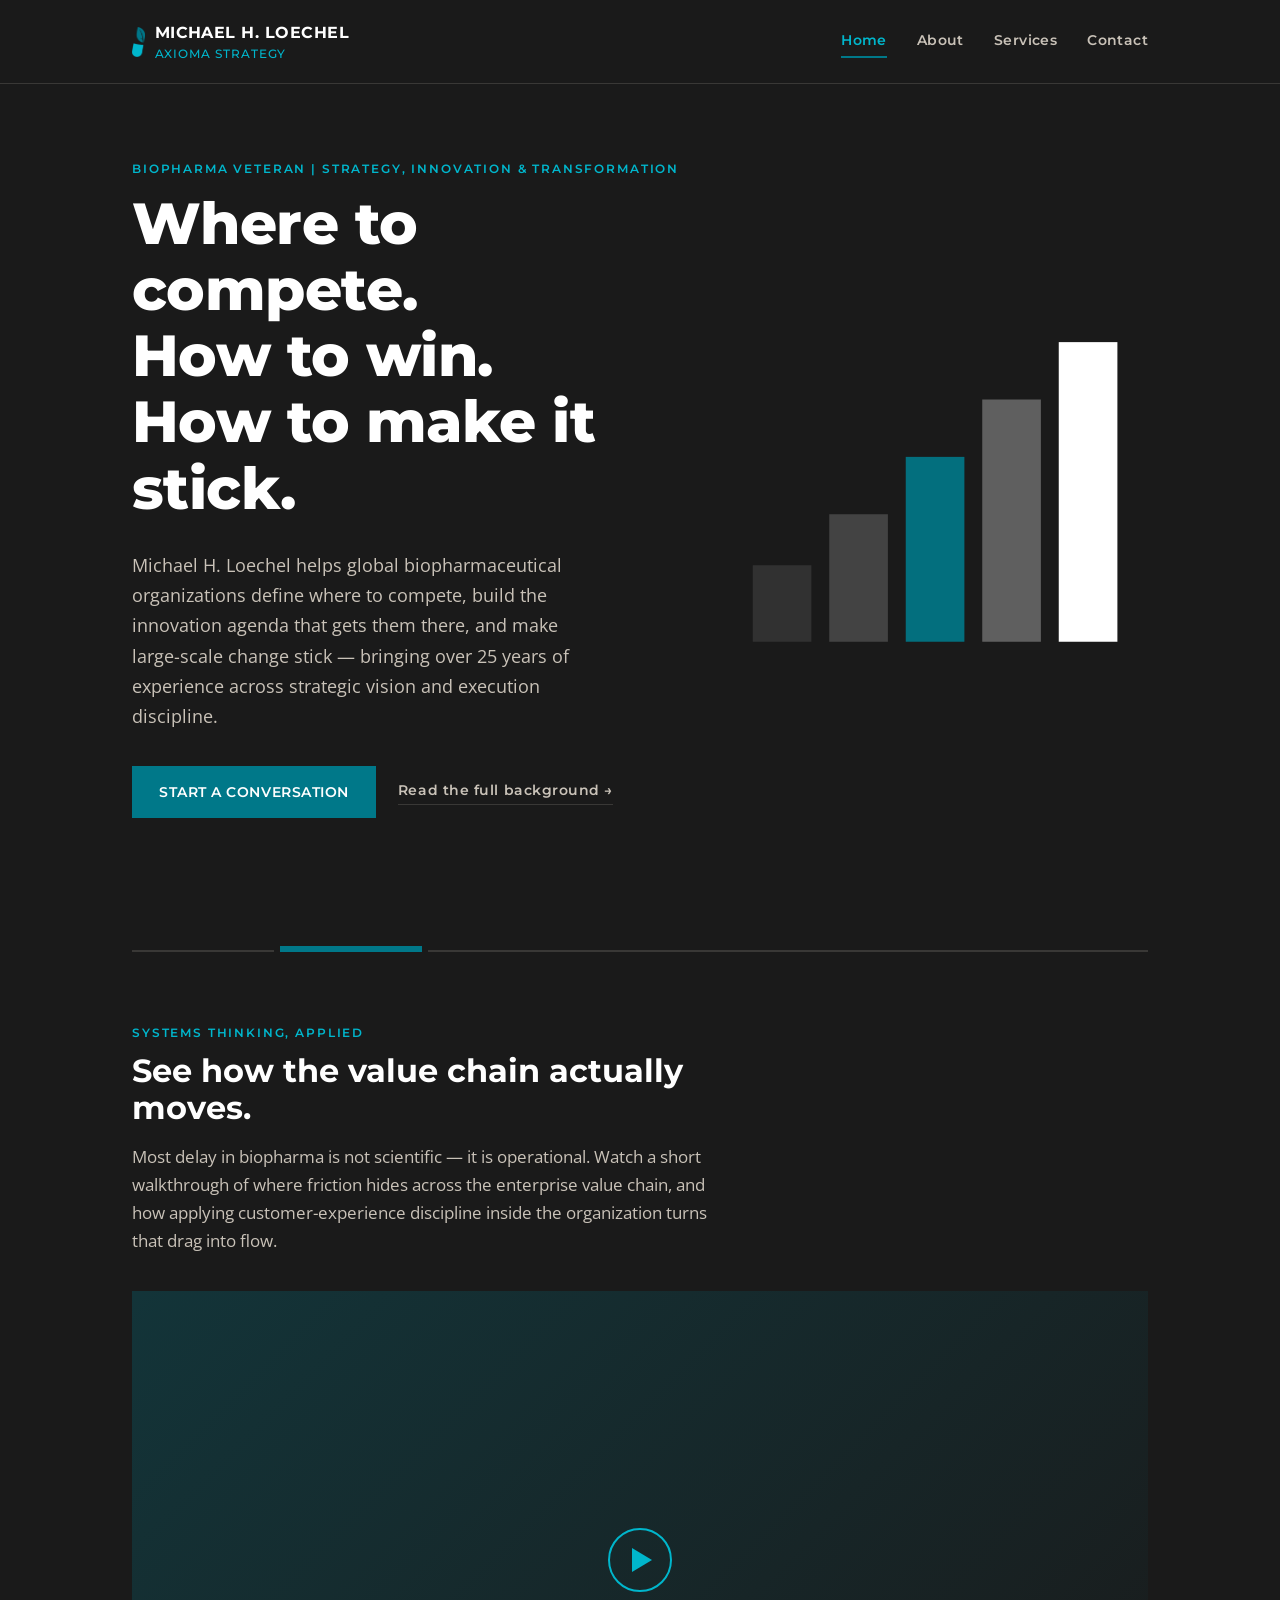
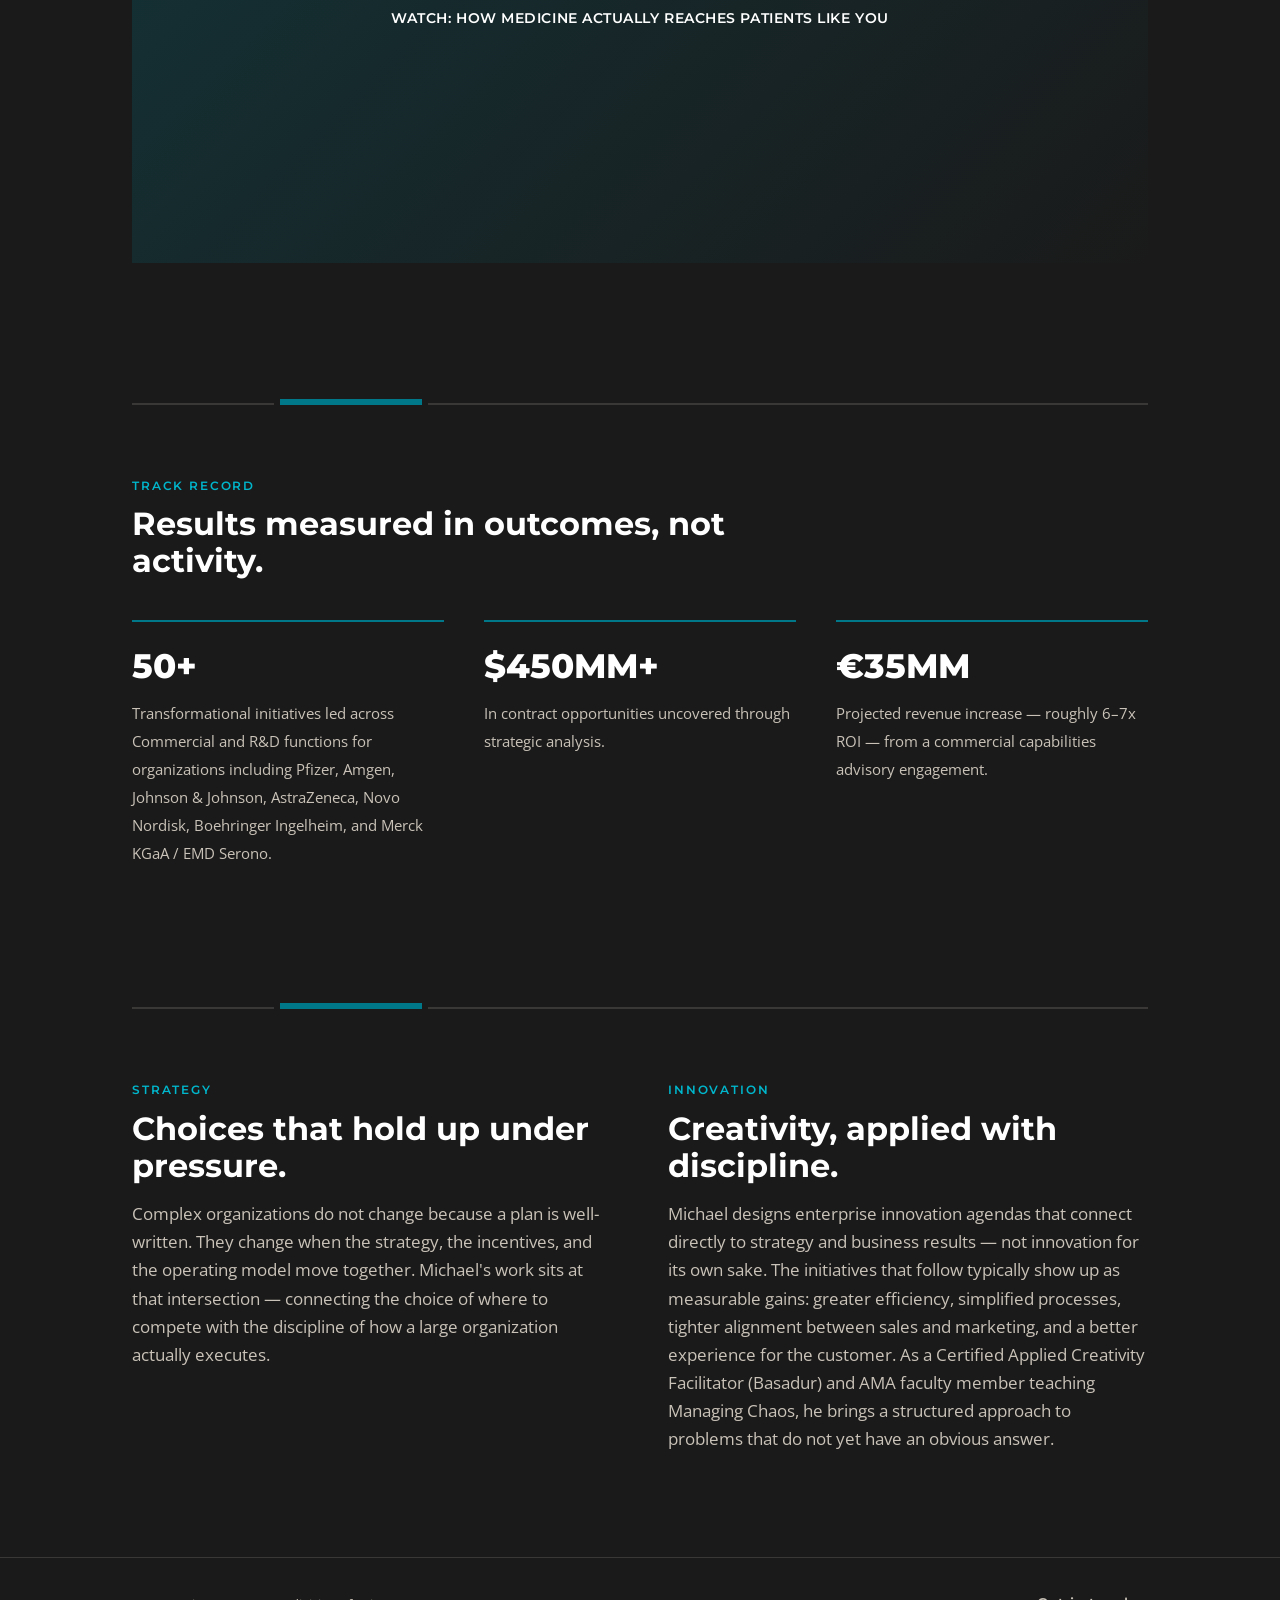
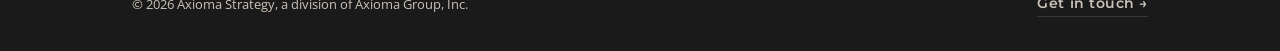
==== index.html @ 3e48091c "Add files via upload" ====
<!DOCTYPE html>
<html lang="en">
<head>
<meta charset="UTF-8">
<meta name="viewport" content="width=device-width, initial-scale=1.0">
<title>Michael H. Loechel — Strategy, Innovation &amp; Transformation</title>
<meta name="description" content="Michael H. Loechel helps global biopharmaceutical organizations define where to compete, how to win, and how to make large-scale change stick.">
<link rel="icon" href="favicon.png" type="image/png">
<link rel="stylesheet" href="style.css">
<style>
#vc-watch-frame-holder{position:absolute;inset:0;display:none;}
#vc-watch-frame-holder iframe{position:absolute;inset:0;width:100%;height:100%;border:0;}
#vc-watch-stop{
  position:absolute;top:12px;right:12px;z-index:2;
  width:32px;height:32px;border-radius:50%;
  background:rgba(10,10,10,0.55);border:none;color:var(--text);
  font-family:'Montserrat',Arial,sans-serif;font-size:16px;line-height:1;
  cursor:pointer;display:flex;align-items:center;justify-content:center;
}
#vc-watch-stop:hover{background:rgba(10,10,10,0.8);color:var(--copper-bright);}
</style>
</head>
<body>

<header class="site">
  <div class="nav-row">
    <a href="index.html" class="brand" style="text-decoration:none;">
      <img class="brand-mark" src="axioma-mark.png" alt="Axioma mark">
      <span class="brand-text">
        <span class="brand-name">Michael H. Loechel</span><br>
        <span class="brand-firm">Axioma Strategy</span>
      </span>
    </a>
    <nav class="main">
      <a href="index.html" class="active">Home</a>
      <a href="about.html">About</a>
      <a href="services.html">Services</a>
      <a href="contact.html">Contact</a>
    </nav>
  </div>
</header>

<main>
  <div class="wrap hero">
    <div class="hero-grid">
      <div>
        <span class="eyebrow">Biopharma Veteran | Strategy, Innovation &amp; Transformation</span>
        <h1>Where to compete.<br>How to win.<br>How to make it stick.</h1>
        <p class="hero-lede">Michael H. Loechel helps global biopharmaceutical organizations define where to compete, build the innovation agenda that gets them there, and make large-scale change stick — bringing over 25&nbsp;years of experience across strategic vision and execution discipline.</p>
        <div class="cta-row">
          <a href="contact.html" class="btn">Start a Conversation</a>
          <a href="about.html" class="btn-ghost">Read the full background →</a>
        </div>
      </div>
      <svg class="hero-cascade" viewBox="0 0 320 260" aria-hidden="true">
        <rect x="10" y="190" width="46" height="60" fill="#FFFFFF" opacity="0.1"/>
        <rect x="70" y="150" width="46" height="100" fill="#FFFFFF" opacity="0.18"/>
        <rect x="130" y="105" width="46" height="145" fill="#007889" opacity="0.9"/>
        <rect x="190" y="60" width="46" height="190" fill="#FFFFFF" opacity="0.3"/>
        <rect x="250" y="15" width="46" height="235" fill="#FFFFFF"/>
      </svg>
    </div>
  </div>

  <div class="wrap">
    <div class="cascade-divider"><span></span><span></span><span></span><span></span></div>
  </div>

  <div class="wrap">
    <section>
      <div class="section-head">
        <span class="eyebrow">Systems Thinking, Applied</span>
        <h2>See how the value chain actually moves.</h2>
        <p>Most delay in biopharma is not scientific — it is operational. Watch a short walkthrough of where friction hides across the enterprise value chain, and how applying customer-experience discipline inside the organization turns that drag into flow.</p>
      </div>
      <div id="vc-watch-container" style="position:relative;aspect-ratio:16/9;overflow:hidden;">
        <button type="button" id="vc-watch-trigger" style="display:block;width:100%;height:100%;padding:0;margin:0;border:0;background:none;cursor:pointer;">
          <div style="position:absolute;inset:0;background:linear-gradient(135deg, rgba(0,120,137,0.28), rgba(26,26,26,0.92));display:flex;flex-direction:column;align-items:center;justify-content:center;gap:18px;">
            <div style="width:64px;height:64px;border-radius:50%;border:2px solid var(--copper-bright);display:flex;align-items:center;justify-content:center;">
              <div style="width:0;height:0;border-top:12px solid transparent;border-bottom:12px solid transparent;border-left:20px solid var(--copper-bright);margin-left:4px;"></div>
            </div>
            <span style="font-family:'Montserrat',Arial,sans-serif;font-weight:600;letter-spacing:.04em;color:var(--text);text-transform:uppercase;font-size:.85rem;text-align:center;padding:0 20px;">Watch: How medicine actually reaches patients like you</span>
          </div>
        </button>
        <div id="vc-watch-frame-holder">
          <button type="button" id="vc-watch-stop" aria-label="Stop">&times;</button>
        </div>
      </div>
    </section>
  </div>

  <div class="wrap">
    <div class="cascade-divider"><span></span><span></span><span></span><span></span></div>
  </div>

  <div class="wrap">
    <section>
      <div class="section-head">
        <span class="eyebrow">Track Record</span>
        <h2>Results measured in outcomes, not activity.</h2>
      </div>
      <div class="stat-row">
        <div class="stat">
          <span class="num">50+</span>
          <span class="label">Transformational initiatives led across Commercial and R&amp;D functions for organizations including Pfizer, Amgen, Johnson &amp; Johnson, AstraZeneca, Novo Nordisk, Boehringer Ingelheim, and Merck KGaA / EMD Serono.</span>
        </div>
        <div class="stat">
          <span class="num">$450MM+</span>
          <span class="label">In contract opportunities uncovered through strategic analysis.</span>
        </div>
        <div class="stat">
          <span class="num">€35MM</span>
          <span class="label">Projected revenue increase — roughly 6–7x ROI — from a commercial capabilities advisory engagement.</span>
        </div>
      </div>
    </section>
  </div>

  <div class="wrap">
    <div class="cascade-divider"><span></span><span></span><span></span><span></span></div>
  </div>

  <div class="wrap">
    <section>
      <div class="two-col">
        <div>
          <span class="eyebrow">Strategy</span>
          <h2>Choices that hold up under pressure.</h2>
          <p>Complex organizations do not change because a plan is well-written. They change when the strategy, the incentives, and the operating model move together. Michael's work sits at that intersection — connecting the choice of where to compete with the discipline of how a large organization actually executes.</p>
        </div>
        <div>
          <span class="eyebrow">Innovation</span>
          <h2>Creativity, applied with discipline.</h2>
          <p>Michael designs enterprise innovation agendas that connect directly to strategy and business results — not innovation for its own sake. The initiatives that follow typically show up as measurable gains: greater efficiency, simplified processes, tighter alignment between sales and marketing, and a better experience for the customer. As a Certified Applied Creativity Facilitator (Basadur) and AMA faculty member teaching Managing Chaos, he brings a structured approach to problems that do not yet have an obvious answer.</p>
        </div>
      </div>
    </section>
  </div>
</main>

<footer class="site">
  <div class="wrap footer-row">
    <span class="footer-legal">© 2026 Axioma Strategy, a division of Axioma Group, Inc.</span>
    <a href="contact.html" class="btn-ghost">Get in touch →</a>
  </div>
</footer>

<script>
(function(){
  var trigger = document.getElementById('vc-watch-trigger');
  var frameHolder = document.getElementById('vc-watch-frame-holder');
  var stopBtn = document.getElementById('vc-watch-stop');
  var iframe = null;

  function playInline(){
    trigger.style.display = 'none';
    if (!iframe) {
      iframe = document.createElement('iframe');
      iframe.title = 'The Biopharma Value Chain, In Motion';
      iframe.loading = 'lazy';
      frameHolder.appendChild(iframe);
    }
    iframe.src = 'value-chain-embed.html';
    frameHolder.style.display = 'block';
  }
  function stopInline(){
    frameHolder.style.display = 'none';
    if (iframe) iframe.src = '';
    trigger.style.display = 'block';
  }

  trigger.addEventListener('click', playInline);
  stopBtn.addEventListener('click', stopInline);
})();
</script>

</body>
</html>
---- style.css ----
@import url('https://fonts.googleapis.com/css2?family=Montserrat:wght@400;500;600;700;800&family=Open+Sans:wght@400;500;600&display=swap');

:root{
  --bg:#1A1A1A;
  --text:#FFFFFF;
  --text-dim:#C9C2B8;
  --copper:#007889;
  --copper-bright:#00B6CC;
  --line:rgba(244,238,227,0.14);
  --max:1080px;
}

*{box-sizing:border-box;}
html{scroll-behavior:smooth;}
body{
  margin:0;
  background:var(--bg);
  color:var(--text);
  font-family:'Open Sans',Tahoma,Arial,sans-serif;
  font-size:17px;
  line-height:1.65;
  -webkit-font-smoothing:antialiased;
}

a{color:var(--copper-bright);text-decoration:none;}
a:hover{color:var(--copper);text-decoration:underline;}
a:focus-visible, button:focus-visible{outline:2px solid var(--copper-bright);outline-offset:3px;}

h1,h2,h3{
  font-family:'Montserrat',Arial,sans-serif;
  color:var(--text);
  margin:0 0 .5em 0;
  line-height:1.15;
}
h1{font-weight:800;font-size:clamp(2.4rem,4.5vw,3.6rem);letter-spacing:-0.01em;}
h2{font-weight:700;font-size:clamp(1.5rem,2.6vw,2rem);}
h3{font-weight:600;font-size:1.15rem;}

p{margin:0 0 1.1em 0;color:var(--text-dim);}
p:last-child{margin-bottom:0;}

.eyebrow{
  font-family:'Montserrat',Arial,sans-serif;
  font-weight:600;
  font-size:.72rem;
  letter-spacing:.16em;
  text-transform:uppercase;
  color:var(--copper-bright);
  margin:0 0 .9em 0;
  display:block;
}

.wrap{max-width:var(--max);margin:0 auto;padding:0 32px;}

/* ---------- Nav ---------- */
header.site{
  border-bottom:1px solid var(--line);
  background:var(--bg);
  position:sticky;top:0;z-index:10;
}
.nav-row{
  max-width:var(--max);margin:0 auto;padding:22px 32px;
  display:flex;justify-content:space-between;align-items:center;gap:24px;flex-wrap:wrap;
}
.brand{display:flex;align-items:center;gap:10px;}
.brand-text{line-height:1.15;}
.brand-name{
  font-family:'Montserrat',Arial,sans-serif;font-weight:700;
  font-size:1.02rem;letter-spacing:.03em;color:var(--text);
  text-transform:uppercase;
}
.brand-firm{
  font-family:'Montserrat',Arial,sans-serif;font-weight:500;
  font-size:.72rem;letter-spacing:.08em;color:var(--copper-bright);
  text-transform:uppercase;
}
.brand-mark{height:30px;width:auto;flex-shrink:0;}

nav.main{display:flex;gap:30px;}
nav.main a{
  font-family:'Montserrat',Arial,sans-serif;font-weight:600;font-size:.85rem;
  letter-spacing:.03em;color:var(--text-dim);text-decoration:none;
  padding:4px 0;border-bottom:2px solid transparent;
}
nav.main a:hover{color:var(--text);text-decoration:none;border-bottom-color:var(--line);}
nav.main a.active{color:var(--copper-bright);border-bottom-color:var(--copper);}

/* ---------- Hero ---------- */
.hero{padding-top:76px;padding-bottom:56px;}
.hero-grid{
  display:grid;grid-template-columns:1.15fr .85fr;gap:56px;align-items:center;
}
.hero-lede{font-size:1.15rem;color:var(--text-dim);max-width:46ch;}
.hero-cascade{width:100%;height:auto;}
.cta-row{margin-top:34px;display:flex;gap:22px;align-items:center;flex-wrap:wrap;}
.btn{
  font-family:'Montserrat',Arial,sans-serif;font-weight:600;font-size:.85rem;
  letter-spacing:.04em;text-transform:uppercase;
  background:var(--copper);color:var(--text);padding:14px 26px;
  border:1px solid var(--copper);display:inline-block;text-decoration:none;
}
.btn:hover{background:var(--copper-bright);border-color:var(--copper-bright);color:#101014;text-decoration:none;}
.btn-ghost{
  font-family:'Montserrat',Arial,sans-serif;font-weight:600;font-size:.85rem;
  letter-spacing:.04em;color:var(--text-dim);text-decoration:none;
  border-bottom:1px solid var(--line);padding-bottom:2px;
}
.btn-ghost:hover{color:var(--copper-bright);border-color:var(--copper);}

/* ---------- Cascade divider (signature structural device) ---------- */
.cascade-divider{display:flex;height:14px;margin:64px 0;}
.cascade-divider span{height:2px;align-self:flex-end;background:var(--line);}
.cascade-divider span:nth-child(1){width:14%;}
.cascade-divider span:nth-child(2){width:14%;height:6px;background:var(--copper);margin:0 6px;}
.cascade-divider span:nth-child(3){width:14%;}
.cascade-divider span:nth-child(4){flex:1;}

/* ---------- Sections ---------- */
section{padding:8px 0 64px 0;}
.section-head{max-width:60ch;margin-bottom:36px;}

.stat-row{display:grid;grid-template-columns:repeat(3,1fr);gap:40px;margin-top:40px;}
.stat{border-top:2px solid var(--copper);padding-top:16px;}
.stat .num{
  font-family:'Montserrat',Arial,sans-serif;font-weight:800;font-size:2.1rem;color:var(--text);
  display:block;margin-bottom:6px;
}
.stat .label{color:var(--text-dim);font-size:.92rem;}

.two-col{display:grid;grid-template-columns:1fr 1fr;gap:56px;}
.list-clean{list-style:none;margin:0;padding:0;}
.list-clean li{padding:6px 0;}

.service-item{padding:28px 0;border-top:1px solid var(--line);display:grid;grid-template-columns:.6fr 2fr;gap:32px;}
.service-item:last-child{border-bottom:1px solid var(--line);}
.service-num{font-family:'Montserrat',Arial,sans-serif;font-weight:700;color:var(--copper-bright);font-size:.85rem;letter-spacing:.06em;}
.service-body h3{margin-bottom:.4em;color:var(--text);}
.service-body p{color:var(--text-dim);}

.credentials dt{
  font-family:'Montserrat',Arial,sans-serif;font-weight:600;font-size:.78rem;
  letter-spacing:.06em;text-transform:uppercase;color:var(--copper-bright);
  margin-top:24px;
}
.credentials dt:first-child{margin-top:0;}
.credentials dd{margin:8px 0 0 0;color:var(--text-dim);padding-bottom:18px;border-bottom:1px solid var(--line);}

/* ---------- Contact ---------- */
.contact-block{
  border-top:1px solid var(--line);border-bottom:1px solid var(--line);
  padding:40px 0;margin:8px 0 40px 0;
}
.contact-row{display:flex;justify-content:space-between;align-items:baseline;padding:14px 0;gap:20px;flex-wrap:wrap;}
.contact-row + .contact-row{border-top:1px solid var(--line);}
.contact-label{font-family:'Montserrat',Arial,sans-serif;font-weight:600;font-size:.78rem;letter-spacing:.06em;text-transform:uppercase;color:var(--text-dim);}
.contact-value{font-size:1.05rem;color:var(--text);}

/* ---------- Footer ---------- */
footer.site{border-top:1px solid var(--line);padding:34px 0;margin-top:40px;}
.footer-row{display:flex;justify-content:space-between;align-items:center;flex-wrap:wrap;gap:12px;}
.footer-legal{font-size:.82rem;color:var(--text-dim);}

@media (max-width:760px){
  .hero-grid{grid-template-columns:1fr;}
  .hero-cascade{max-width:220px;order:-1;}
  .two-col{grid-template-columns:1fr;gap:8px;}
  .stat-row{grid-template-columns:1fr;gap:24px;}
  .service-item{grid-template-columns:1fr;gap:8px;}
  .nav-row{padding:18px 20px;}
  .wrap{padding:0 20px;}
  nav.main{gap:18px;width:100%;justify-content:flex-start;}
}

@media (prefers-reduced-motion: reduce){
  html{scroll-behavior:auto;}
}
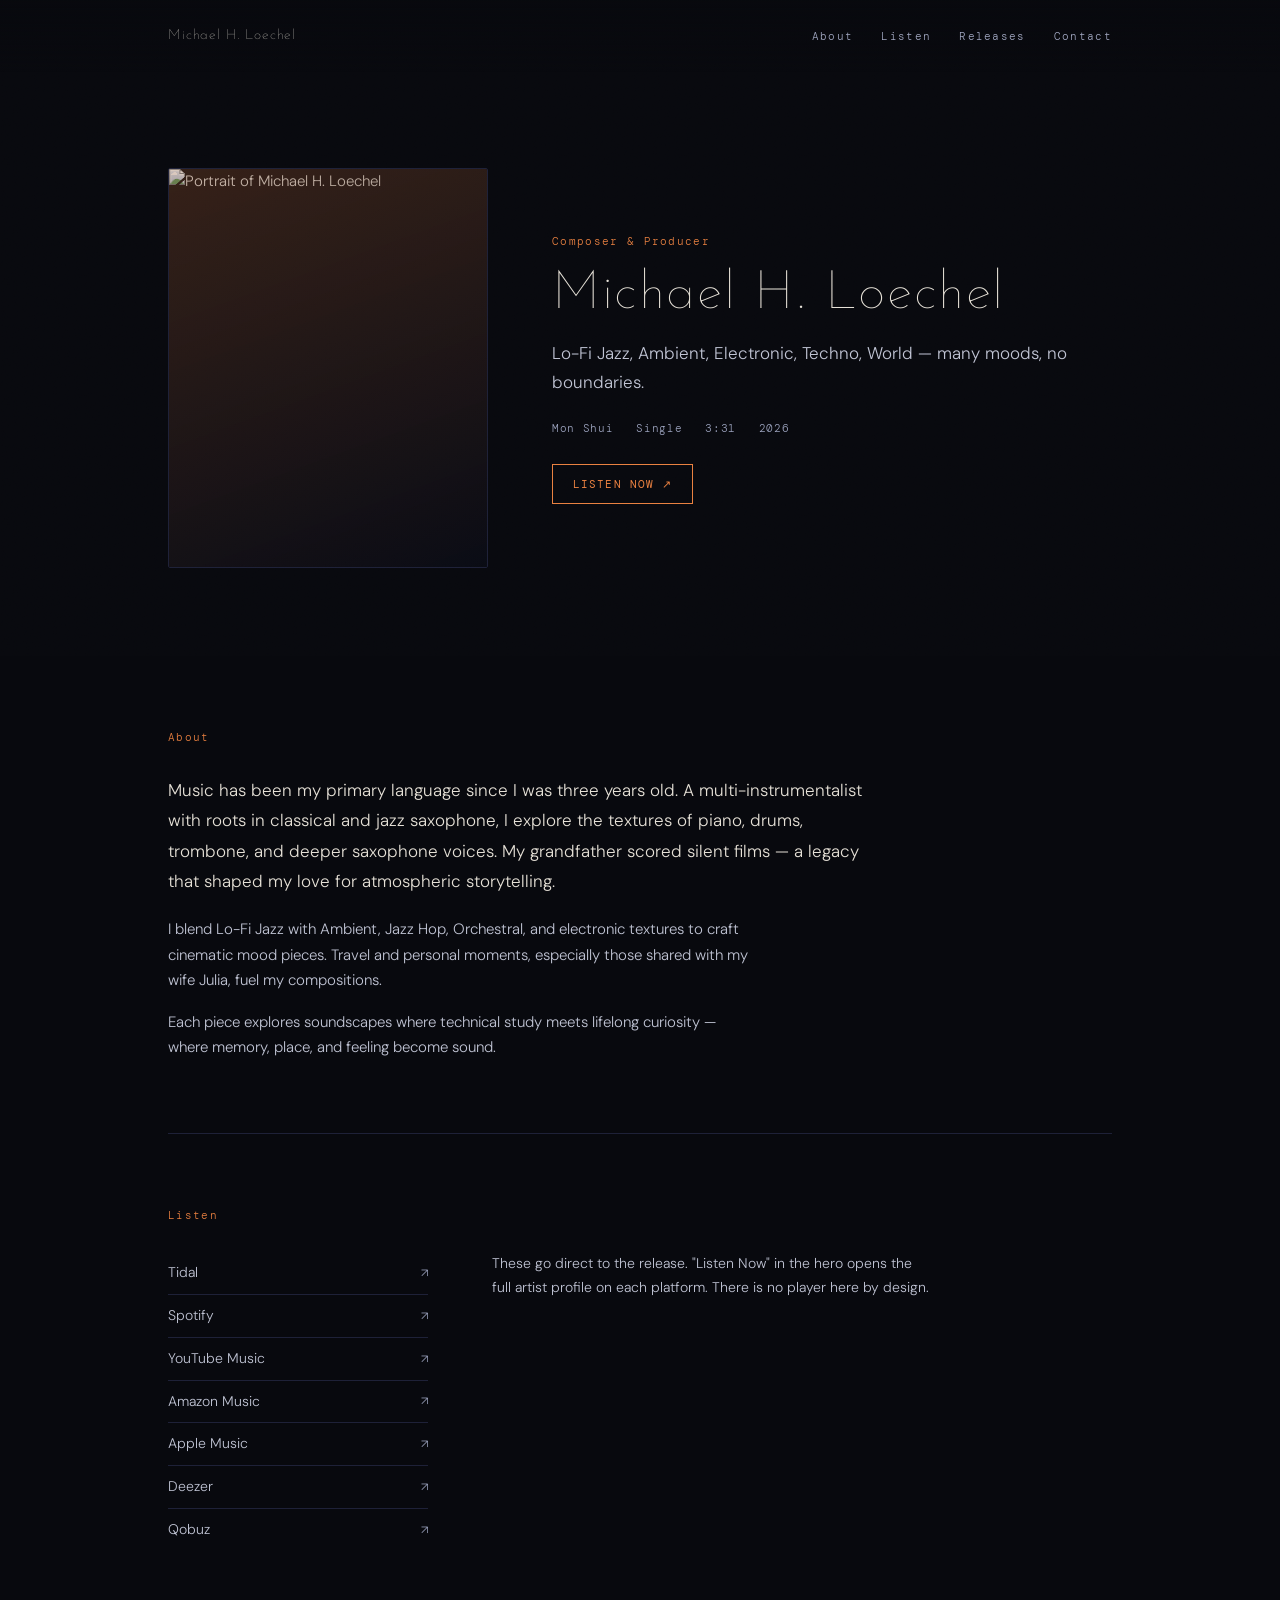
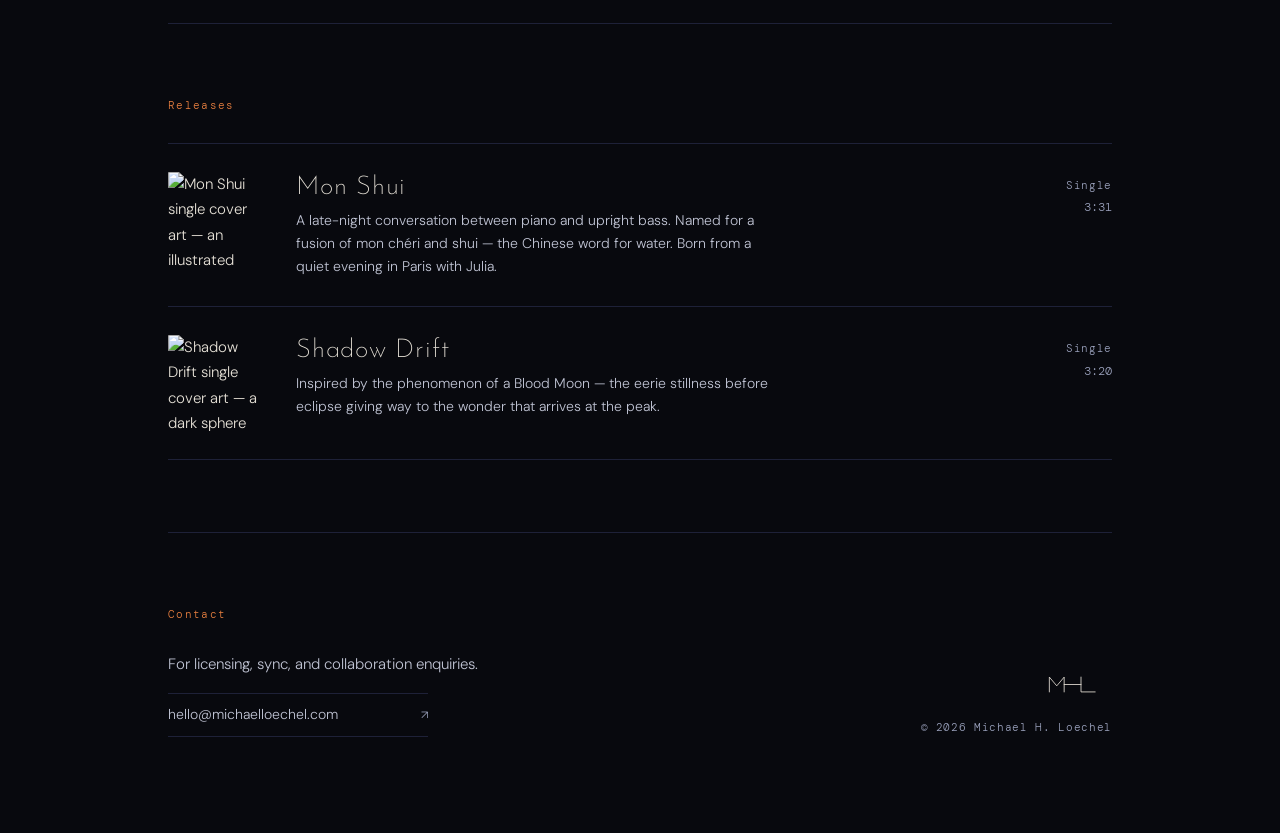
==== commit ba409ae5: "Add files via upload" ====
--- a/index.html
+++ b/index.html
@@ -1,178 +1,118 @@
 <!DOCTYPE html>
 <html lang="en">
 <head>
-<meta charset="UTF-8">
-<meta name="viewport" content="width=device-width, initial-scale=1.0">
-<title>Michael H. Loechel — Strategy, Innovation &amp; Transformation</title>
-<meta name="description" content="Michael H. Loechel helps global biopharmaceutical organizations define where to compete, how to win, and how to make large-scale change stick.">
-<link rel="icon" href="favicon.png" type="image/png">
-<link rel="stylesheet" href="style.css">
-<style>
-#vc-watch-frame-holder{position:absolute;inset:0;display:none;}
-#vc-watch-frame-holder iframe{position:absolute;inset:0;width:100%;height:100%;border:0;}
-#vc-watch-stop{
-  position:absolute;top:12px;right:12px;z-index:2;
-  width:32px;height:32px;border-radius:50%;
-  background:rgba(10,10,10,0.55);border:none;color:var(--text);
-  font-family:'Montserrat',Arial,sans-serif;font-size:16px;line-height:1;
-  cursor:pointer;display:flex;align-items:center;justify-content:center;
-}
-#vc-watch-stop:hover{background:rgba(10,10,10,0.8);color:var(--copper-bright);}
-</style>
+<meta charset="utf-8">
+<meta name="viewport" content="width=device-width, initial-scale=1">
+<title>Michael H. Loechel — Composer &amp; Producer</title>
+<meta name="description" content="Michael H. Loechel — composer and producer of cinematic mood pieces blending Lo-Fi Jazz, Ambient, Jazz Hop, and Orchestral textures.">
+<meta property="og:title" content="Michael H. Loechel">
+<meta property="og:description" content="Lo-Fi Jazz, Ambient, Electronic, Techno, World — many moods, no boundaries.">
+<meta property="og:type" content="website">
+<meta property="og:image" content="https://michaelloechel.com/assets/mon-shui-cover.png">
+<link rel="icon" href="data:image/svg+xml,%3Csvg xmlns='http://www.w3.org/2000/svg' viewBox='0 0 64 64'%3E%3Crect width='64' height='64' fill='%2308090E'/%3E%3Ctext x='32' y='42' font-family='Josefin Sans,Helvetica,sans-serif' font-size='26' font-weight='200' letter-spacing='1' fill='%23E6E1D7' text-anchor='middle'%3EM%3C/text%3E%3C/svg%3E">
+<link href="https://fonts.googleapis.com/css2?family=Josefin+Sans:wght@100;200;300&family=DM+Sans:opsz,wght@9..40,300;9..40,400&family=DM+Mono:wght@300;400&display=swap" rel="stylesheet">
+<style>*{box-sizing:border-box;margin:0;padding:0}html{scroll-behavior:smooth;color-scheme:dark}body{background:#08090E;color:#E6E1D7;font-family:'DM Sans',system-ui,sans-serif;font-weight:300;font-size:15px;line-height:1.7;-webkit-font-smoothing:antialiased}a{text-decoration:none;color:#C0C4D4}a:hover{color:#EA8040}.navlink{color:#A2A8C2}.navlink:hover{color:#EA8040}.wordmark{color:#E6E1D7}.wordmark:hover{color:#EA8040}.dsp{display:flex;justify-content:space-between;align-items:center;padding:9px 0;border-bottom:1px solid #1E2138}.dsp:last-child{border-bottom:none}.dsp span:first-child{font-size:14px;color:#C0C4D4}.dsp span:last-child{font-size:12px;color:#9AA1BC}.dsp:hover span{color:#EA8040}.plat{display:flex;flex-wrap:wrap;align-items:center;gap:4px 26px;margin-top:30px}.plat a{display:flex;align-items:center;height:44px;color:#C0C4D4;font-family:'DM Mono',monospace;font-size:12px;letter-spacing:0.1em;white-space:nowrap;transition:color .18s}.plat a:hover{color:#EA8040}.label{font-family:'DM Mono',monospace;font-size:11px;letter-spacing:0.12em;color:#EA8040;margin-bottom:28px}.rel{display:grid;grid-template-columns:72px 1fr auto;gap:0 32px;padding:28px 0;border-top:1px solid #1E2138}.rel:last-of-type{border-bottom:1px solid #1E2138}.mono{font-family:'DM Mono',monospace;color:#9AA1BC}#hero{position:relative;padding:168px 0 88px}.hero-grid{display:grid;grid-template-columns:320px 1fr;gap:64px;align-items:center}.hero-photo-wrap{position:relative;aspect-ratio:4/5;overflow:hidden;border-radius:2px;border:1px solid #1E2138}.hero-photo{width:100%;height:100%;object-fit:cover;object-position:50% 20%;filter:grayscale(0.55) contrast(1.08) brightness(0.88)}.hero-photo-wrap::after{content:'';position:absolute;inset:0;background:linear-gradient(160deg,rgba(234,128,64,0.2),rgba(11,13,24,0.65));mix-blend-mode:multiply}@keyframes heroIn{from{opacity:0;transform:translateY(14px)}to{opacity:1;transform:translateY(0)}}.hero-grid>*{opacity:0;animation:heroIn .9s ease-out forwards}.hero-grid>*:nth-child(2){animation-delay:.12s}#hero-inner>*{opacity:0;animation:heroIn .9s ease-out forwards}#hero-inner>*:nth-child(2){animation-delay:.1s}#hero-inner>*:nth-child(3){animation-delay:.2s}#hero-inner>*:nth-child(4){animation-delay:.3s}#hero-inner>*:nth-child(5){animation-delay:.4s}@media(max-width:760px){.hero-grid{grid-template-columns:1fr!important;gap:32px!important}.hero-photo-wrap{max-width:220px}}#hero-inner>*:nth-child(6){animation-delay:.46s}#hero::after{content:'';position:absolute;inset:0;background-image:url("data:image/svg+xml,%3Csvg xmlns='http://www.w3.org/2000/svg' width='120' height='120'%3E%3Cfilter id='n'%3E%3CfeTurbulence type='fractalNoise' baseFrequency='0.9' numOctaves='2' stitchTiles='stitch'/%3E%3C/filter%3E%3Crect width='100%25' height='100%25' filter='url(%23n)' opacity='0.05'/%3E%3C/svg%3E");mix-blend-mode:overlay;pointer-events:none}.modalbg{position:fixed;inset:0;background:rgba(8,9,14,0.82);display:flex;align-items:center;justify-content:center;z-index:50;opacity:0;pointer-events:none;transition:opacity .2s}.modalbg.open{opacity:1;pointer-events:auto}.modal{position:relative;background:#10121E;border:1px solid #1E2138;border-radius:2px;padding:36px 40px;width:min(360px,88vw)}.modal a{display:flex;justify-content:space-between;align-items:center;padding:11px 0;border-bottom:1px solid #1E2138;font-size:14px;color:#C0C4D4}.modal a:last-of-type{border-bottom:none}.modal a:hover{color:#EA8040}.listennow{display:inline-flex;align-items:center;gap:8px;margin-top:26px;padding:12px 20px;border:1px solid #EA8040;color:#EA8040;font-family:'DM Mono',monospace;font-size:11px;letter-spacing:0.1em;background:none;cursor:pointer}.listennow:hover{background:#EA8040;color:#08090E}.modalclose{position:absolute;top:14px;right:16px;background:none;border:none;color:#9AA1BC;font-size:20px;cursor:pointer;line-height:1}.modalclose:hover{color:#EA8040}.cover{width:100%;aspect-ratio:1;object-fit:cover;border-radius:1px;display:block}@media(max-width:760px){#listen-grid{grid-template-columns:1fr!important;gap:32px!important}.wrap{padding:0 24px!important}nav .wrap{padding:20px 24px!important}#hero-inner{padding:0 24px 64px!important}#contact-grid{grid-template-columns:1fr!important;gap:32px!important}.rel{grid-template-columns:56px 1fr!important}.rel .cover{grid-row:1/3}.rel>div:last-child{grid-column:2;text-align:left!important;display:flex;gap:16px;margin-top:10px}}</style>
 </head>
 <body>
-
-<header class="site">
-  <div class="nav-row">
-    <a href="index.html" class="brand" style="text-decoration:none;">
-      <img class="brand-mark" src="axioma-mark.png" alt="Axioma mark">
-      <span class="brand-text">
-        <span class="brand-name">Michael H. Loechel</span><br>
-        <span class="brand-firm">Axioma Strategy</span>
-      </span>
-    </a>
-    <nav class="main">
-      <a href="index.html" class="active">Home</a>
-      <a href="about.html">About</a>
-      <a href="services.html">Services</a>
-      <a href="contact.html">Contact</a>
-    </nav>
-  </div>
-</header>
-
-<main>
-  <div class="wrap hero">
-    <div class="hero-grid">
-      <div>
-        <span class="eyebrow">Biopharma Veteran | Strategy, Innovation &amp; Transformation</span>
-        <h1>Where to compete.<br>How to win.<br>How to make it stick.</h1>
-        <p class="hero-lede">Michael H. Loechel helps global biopharmaceutical organizations define where to compete, build the innovation agenda that gets them there, and make large-scale change stick — bringing over 25&nbsp;years of experience across strategic vision and execution discipline.</p>
-        <div class="cta-row">
-          <a href="contact.html" class="btn">Start a Conversation</a>
-          <a href="about.html" class="btn-ghost">Read the full background →</a>
-        </div>
-      </div>
-      <svg class="hero-cascade" viewBox="0 0 320 260" aria-hidden="true">
-        <rect x="10" y="190" width="46" height="60" fill="#FFFFFF" opacity="0.1"/>
-        <rect x="70" y="150" width="46" height="100" fill="#FFFFFF" opacity="0.18"/>
-        <rect x="130" y="105" width="46" height="145" fill="#007889" opacity="0.9"/>
-        <rect x="190" y="60" width="46" height="190" fill="#FFFFFF" opacity="0.3"/>
-        <rect x="250" y="15" width="46" height="235" fill="#FFFFFF"/>
-      </svg>
-    </div>
-  </div>
-
-  <div class="wrap">
-    <div class="cascade-divider"><span></span><span></span><span></span><span></span></div>
-  </div>
-
-  <div class="wrap">
-    <section>
-      <div class="section-head">
-        <span class="eyebrow">Systems Thinking, Applied</span>
-        <h2>See how the value chain actually moves.</h2>
-        <p>Most delay in biopharma is not scientific — it is operational. Watch a short walkthrough of where friction hides across the enterprise value chain, and how applying customer-experience discipline inside the organization turns that drag into flow.</p>
-      </div>
-      <div id="vc-watch-container" style="position:relative;aspect-ratio:16/9;overflow:hidden;">
-        <button type="button" id="vc-watch-trigger" style="display:block;width:100%;height:100%;padding:0;margin:0;border:0;background:none;cursor:pointer;">
-          <div style="position:absolute;inset:0;background:linear-gradient(135deg, rgba(0,120,137,0.28), rgba(26,26,26,0.92));display:flex;flex-direction:column;align-items:center;justify-content:center;gap:18px;">
-            <div style="width:64px;height:64px;border-radius:50%;border:2px solid var(--copper-bright);display:flex;align-items:center;justify-content:center;">
-              <div style="width:0;height:0;border-top:12px solid transparent;border-bottom:12px solid transparent;border-left:20px solid var(--copper-bright);margin-left:4px;"></div>
-            </div>
-            <span style="font-family:'Montserrat',Arial,sans-serif;font-weight:600;letter-spacing:.04em;color:var(--text);text-transform:uppercase;font-size:.85rem;text-align:center;padding:0 20px;">Watch: How medicine actually reaches patients like you</span>
-          </div>
-        </button>
-        <div id="vc-watch-frame-holder">
-          <button type="button" id="vc-watch-stop" aria-label="Stop">&times;</button>
-        </div>
-      </div>
-    </section>
-  </div>
-
-  <div class="wrap">
-    <div class="cascade-divider"><span></span><span></span><span></span><span></span></div>
-  </div>
-
-  <div class="wrap">
-    <section>
-      <div class="section-head">
-        <span class="eyebrow">Track Record</span>
-        <h2>Results measured in outcomes, not activity.</h2>
-      </div>
-      <div class="stat-row">
-        <div class="stat">
-          <span class="num">50+</span>
-          <span class="label">Transformational initiatives led across Commercial and R&amp;D functions for organizations including Pfizer, Amgen, Johnson &amp; Johnson, AstraZeneca, Novo Nordisk, Boehringer Ingelheim, and Merck KGaA / EMD Serono.</span>
-        </div>
-        <div class="stat">
-          <span class="num">$450MM+</span>
-          <span class="label">In contract opportunities uncovered through strategic analysis.</span>
-        </div>
-        <div class="stat">
-          <span class="num">€35MM</span>
-          <span class="label">Projected revenue increase — roughly 6–7x ROI — from a commercial capabilities advisory engagement.</span>
-        </div>
-      </div>
-    </section>
-  </div>
-
-  <div class="wrap">
-    <div class="cascade-divider"><span></span><span></span><span></span><span></span></div>
-  </div>
-
-  <div class="wrap">
-    <section>
-      <div class="two-col">
-        <div>
-          <span class="eyebrow">Strategy</span>
-          <h2>Choices that hold up under pressure.</h2>
-          <p>Complex organizations do not change because a plan is well-written. They change when the strategy, the incentives, and the operating model move together. Michael's work sits at that intersection — connecting the choice of where to compete with the discipline of how a large organization actually executes.</p>
-        </div>
-        <div>
-          <span class="eyebrow">Innovation</span>
-          <h2>Creativity, applied with discipline.</h2>
-          <p>Michael designs enterprise innovation agendas that connect directly to strategy and business results — not innovation for its own sake. The initiatives that follow typically show up as measurable gains: greater efficiency, simplified processes, tighter alignment between sales and marketing, and a better experience for the customer. As a Certified Applied Creativity Facilitator (Basadur) and AMA faculty member teaching Managing Chaos, he brings a structured approach to problems that do not yet have an obvious answer.</p>
-        </div>
-      </div>
-    </section>
-  </div>
-</main>
-
-<footer class="site">
-  <div class="wrap footer-row">
-    <span class="footer-legal">© 2026 Axioma Strategy, a division of Axioma Group, Inc.</span>
-    <a href="contact.html" class="btn-ghost">Get in touch →</a>
-  </div>
+<nav style="position:fixed;top:0;left:0;right:0;z-index:10;background:linear-gradient(to bottom,rgba(8,9,14,0.9),rgba(8,9,14,0))">
+<div class="wrap" style="max-width:1040px;margin:0 auto;padding:24px 48px;display:flex;justify-content:space-between;align-items:center;gap:24px">
+<a class="wordmark" href="#top" style="font-family:'Josefin Sans',sans-serif;font-weight:100;font-size:14px;letter-spacing:0.06em">Michael H. Loechel</a>
+<div style="display:flex;gap:28px;font-family:'DM Mono',monospace;font-size:11px;letter-spacing:0.12em">
+<a class="navlink" href="#about">About</a>
+<a class="navlink" href="#listen">Listen</a>
+<a class="navlink" href="#releases">Releases</a>
+<a class="navlink" href="#contact">Contact</a>
+</div>
+</div>
+</nav>
+<section id="hero">
+<a id="top"></a>
+<div class="wrap hero-grid" style="max-width:1040px;margin:0 auto;padding:0 48px">
+<div class="hero-photo-wrap">
+<img class="hero-photo" src="assets/portrait.jpg" alt="Portrait of Michael H. Loechel">
+</div>
+<div id="hero-inner">
+<div style="font-family:'DM Mono',monospace;font-size:11px;letter-spacing:0.12em;color:#EA8040;margin-bottom:16px">Composer &amp; Producer</div>
+<h1 style="font-family:'Josefin Sans',sans-serif;font-weight:100;font-size:clamp(30px,4.2vw,64px);letter-spacing:0.03em;line-height:1.05;color:#E6E1D7;margin-bottom:16px">Michael H. Loechel</h1>
+<div style="font-size:17px;color:#C0C4D4;max-width:52ch">Lo-Fi Jazz, Ambient, Electronic, Techno, World — many moods, no boundaries.</div>
+<div class="mono" style="font-size:11px;letter-spacing:0.06em;margin-top:22px">Mon Shui &nbsp; Single &nbsp; 3:31 &nbsp; 2026</div>
+<button class="listennow" onclick="document.getElementById('listenModal').classList.add('open')">LISTEN NOW ↗</button>
+</div>
+</div>
+</section>
+<div id="listenModal" class="modalbg" onclick="if(event.target===this)this.classList.remove('open')">
+<div class="modal">
+<button class="modalclose" aria-label="Close" onclick="document.getElementById('listenModal').classList.remove('open')">×</button>
+<div class="label" style="margin-bottom:18px">Listen on</div>
+<a href="https://tidal.com/artist/84668411" target="_blank" rel="noopener">Tidal <span>↗</span></a>
+<a href="https://open.spotify.com/artist/2Js5HXSsokuLLdqwQyaP4l" target="_blank" rel="noopener">Spotify <span>↗</span></a>
+<a href="https://music.youtube.com/channel/UCzE_lzc34btvBPqri-1EB7w" target="_blank" rel="noopener">YouTube Music <span>↗</span></a>
+<a href="https://music.amazon.com/artists/B0HFTSKB4N/michael-h-loechel" target="_blank" rel="noopener">Amazon Music <span>↗</span></a>
+<a href="https://music.apple.com/us/artist/michael-h-loechel/6803245976" target="_blank" rel="noopener">Apple Music <span>↗</span></a>
+<a href="https://www.deezer.com/us/artist/411321802" target="_blank" rel="noopener">Deezer <span>↗</span></a>
+<a href="https://open.qobuz.com/artist/35263608" target="_blank" rel="noopener">Qobuz <span>↗</span></a>
+</div>
+</div>
+<div class="wrap" style="max-width:1040px;margin:0 auto;padding:0 48px">
+<section id="about" style="padding:72px 0;border-bottom:1px solid #1E2138">
+<div class="label">About</div>
+<p style="font-size:17px;line-height:1.8;color:#E6E1D7;max-width:58ch;text-wrap:pretty;margin-bottom:20px">Music has been my primary language since I was three years old. A multi-instrumentalist with roots in classical and jazz saxophone, I explore the textures of piano, drums, trombone, and deeper saxophone voices. My grandfather scored silent films — a legacy that shaped my love for atmospheric storytelling.</p>
+<p style="font-size:15px;line-height:1.7;color:#C0C4D4;max-width:58ch;text-wrap:pretty;margin-bottom:16px">I blend Lo-Fi Jazz with Ambient, Jazz Hop, Orchestral, and electronic textures to craft cinematic mood pieces. Travel and personal moments, especially those shared with my wife Julia, fuel my compositions.</p>
+<p style="font-size:15px;line-height:1.7;color:#C0C4D4;max-width:58ch;text-wrap:pretty">Each piece explores soundscapes where technical study meets lifelong curiosity — where memory, place, and feeling become sound.</p>
+</section>
+<section id="listen" style="padding:72px 0;border-bottom:1px solid #1E2138">
+<div class="label">Listen</div>
+<div id="listen-grid" style="display:grid;grid-template-columns:260px 1fr;gap:64px;align-items:start">
+<div>
+<a class="dsp" href="https://tidal.com/album/553893648" target="_blank" rel="noopener"><span>Tidal</span><span>↗</span></a>
+<a class="dsp" href="https://open.spotify.com/album/2acVSTcHKSAGeQRJebBZWY" target="_blank" rel="noopener"><span>Spotify</span><span>↗</span></a>
+<a class="dsp" href="https://music.youtube.com/playlist?list=OLAK5uy_n2UyO8-B0AwXBi2pMl16Nt-eOrB7Qe_OA" target="_blank" rel="noopener"><span>YouTube Music</span><span>↗</span></a>
+<a class="dsp" href="https://music.amazon.com/albums/B0HFTKQS1H" target="_blank" rel="noopener"><span>Amazon Music</span><span>↗</span></a>
+<a class="dsp" href="https://music.apple.com/us/album/6803246243" target="_blank" rel="noopener"><span>Apple Music</span><span>↗</span></a>
+<a class="dsp" href="https://www.deezer.com/album/1058357832" target="_blank" rel="noopener"><span>Deezer</span><span>↗</span></a>
+<a class="dsp" href="https://open.qobuz.com/album/zbtj2tx0ncpsy" target="_blank" rel="noopener"><span>Qobuz</span><span>↗</span></a>
+</div>
+<p style="font-size:14px;line-height:1.7;color:#C0C4D4;max-width:44ch;text-wrap:pretty">These go direct to the release. "Listen Now" in the hero opens the full artist profile on each platform. There is no player here by design.</p>
+</div>
+</section>
+<section id="releases" style="padding:72px 0;border-bottom:1px solid #1E2138">
+<div class="label">Releases</div>
+<div class="rel" style="grid-template-columns:96px 1fr auto">
+<img class="cover" src="assets/mon-shui-cover.png" alt="Mon Shui single cover art — an illustrated woman reading by candlelight on a Paris balcony with the Eiffel Tower lit in the background">
+<div>
+<div style="font-family:'Josefin Sans',sans-serif;font-weight:200;font-size:26px;letter-spacing:0.03em;line-height:1.2;color:#E6E1D7;margin-bottom:6px">Mon Shui</div>
+<div style="font-size:14px;line-height:1.65;color:#C0C4D4;max-width:48ch">A late-night conversation between piano and upright bass. Named for a fusion of mon chéri and shui — the Chinese word for water. Born from a quiet evening in Paris with Julia.</div>
+</div>
+<div style="text-align:right;padding-top:4px">
+<div class="mono" style="font-size:11px;letter-spacing:0.06em">Single</div>
+<div class="mono" style="font-size:12px;margin-top:3px">3:31</div>
+</div>
+</div>
+<div class="rel" style="grid-template-columns:96px 1fr auto">
+<img class="cover" src="assets/shadow-drift-cover.png" alt="Shadow Drift single cover art — a dark sphere wrapped in glowing red wisps against a night-blue background">
+<div>
+<div style="font-family:'Josefin Sans',sans-serif;font-weight:200;font-size:26px;letter-spacing:0.03em;line-height:1.2;color:#E6E1D7;margin-bottom:6px">Shadow Drift</div>
+<div style="font-size:14px;line-height:1.65;color:#C0C4D4;max-width:48ch">Inspired by the phenomenon of a Blood Moon — the eerie stillness before eclipse giving way to the wonder that arrives at the peak.</div>
+</div>
+<div style="text-align:right;padding-top:4px">
+<div class="mono" style="font-size:11px;letter-spacing:0.06em">Single</div>
+<div class="mono" style="font-size:12px;margin-top:3px">3:20</div>
+</div>
+</div>
+</section>
+<footer id="contact" style="padding:72px 0 96px">
+<div class="label">Contact</div>
+<div id="contact-grid" style="display:grid;grid-template-columns:1fr auto;gap:48px;align-items:end">
+<div>
+<p style="font-size:15px;line-height:1.7;color:#C0C4D4;max-width:58ch;margin-bottom:16px">For licensing, sync, and collaboration enquiries.</p>
+<a href="mailto:hello@michaelloechel.com" style="display:flex;justify-content:space-between;align-items:center;max-width:260px;padding:9px 0;border-top:1px solid #1E2138;border-bottom:1px solid #1E2138;font-size:14px">hello@michaelloechel.com <span style="font-size:12px;color:#9AA1BC">↗</span></a>
+</div>
+<div style="display:flex;flex-direction:column;align-items:flex-end;gap:12px">
+<div style="width:64px;height:44px;display:flex;align-items:center;justify-content:center;color:#E6E1D7"><svg viewBox="0 0 190 60" width="68" height="21" fill="none" stroke="currentColor" stroke-width="2.5" stroke-linejoin="round" stroke-linecap="round"><path d="M4 52V8L26 34 48 8V52M48 30H98M98 8V52H140"/></svg></div>
+<div class="mono" style="font-size:11px;letter-spacing:0.06em">© 2026 Michael H. Loechel</div>
+</div>
+</div>
 </footer>
-
-<script>
-(function(){
-  var trigger = document.getElementById('vc-watch-trigger');
-  var frameHolder = document.getElementById('vc-watch-frame-holder');
-  var stopBtn = document.getElementById('vc-watch-stop');
-  var iframe = null;
-
-  function playInline(){
-    trigger.style.display = 'none';
-    if (!iframe) {
-      iframe = document.createElement('iframe');
-      iframe.title = 'The Biopharma Value Chain, In Motion';
-      iframe.loading = 'lazy';
-      frameHolder.appendChild(iframe);
-    }
-    iframe.src = 'value-chain-embed.html';
-    frameHolder.style.display = 'block';
-  }
-  function stopInline(){
-    frameHolder.style.display = 'none';
-    if (iframe) iframe.src = '';
-    trigger.style.display = 'block';
-  }
-
-  trigger.addEventListener('click', playInline);
-  stopBtn.addEventListener('click', stopInline);
-})();
-</script>
-
+</div>
 </body>
 </html>
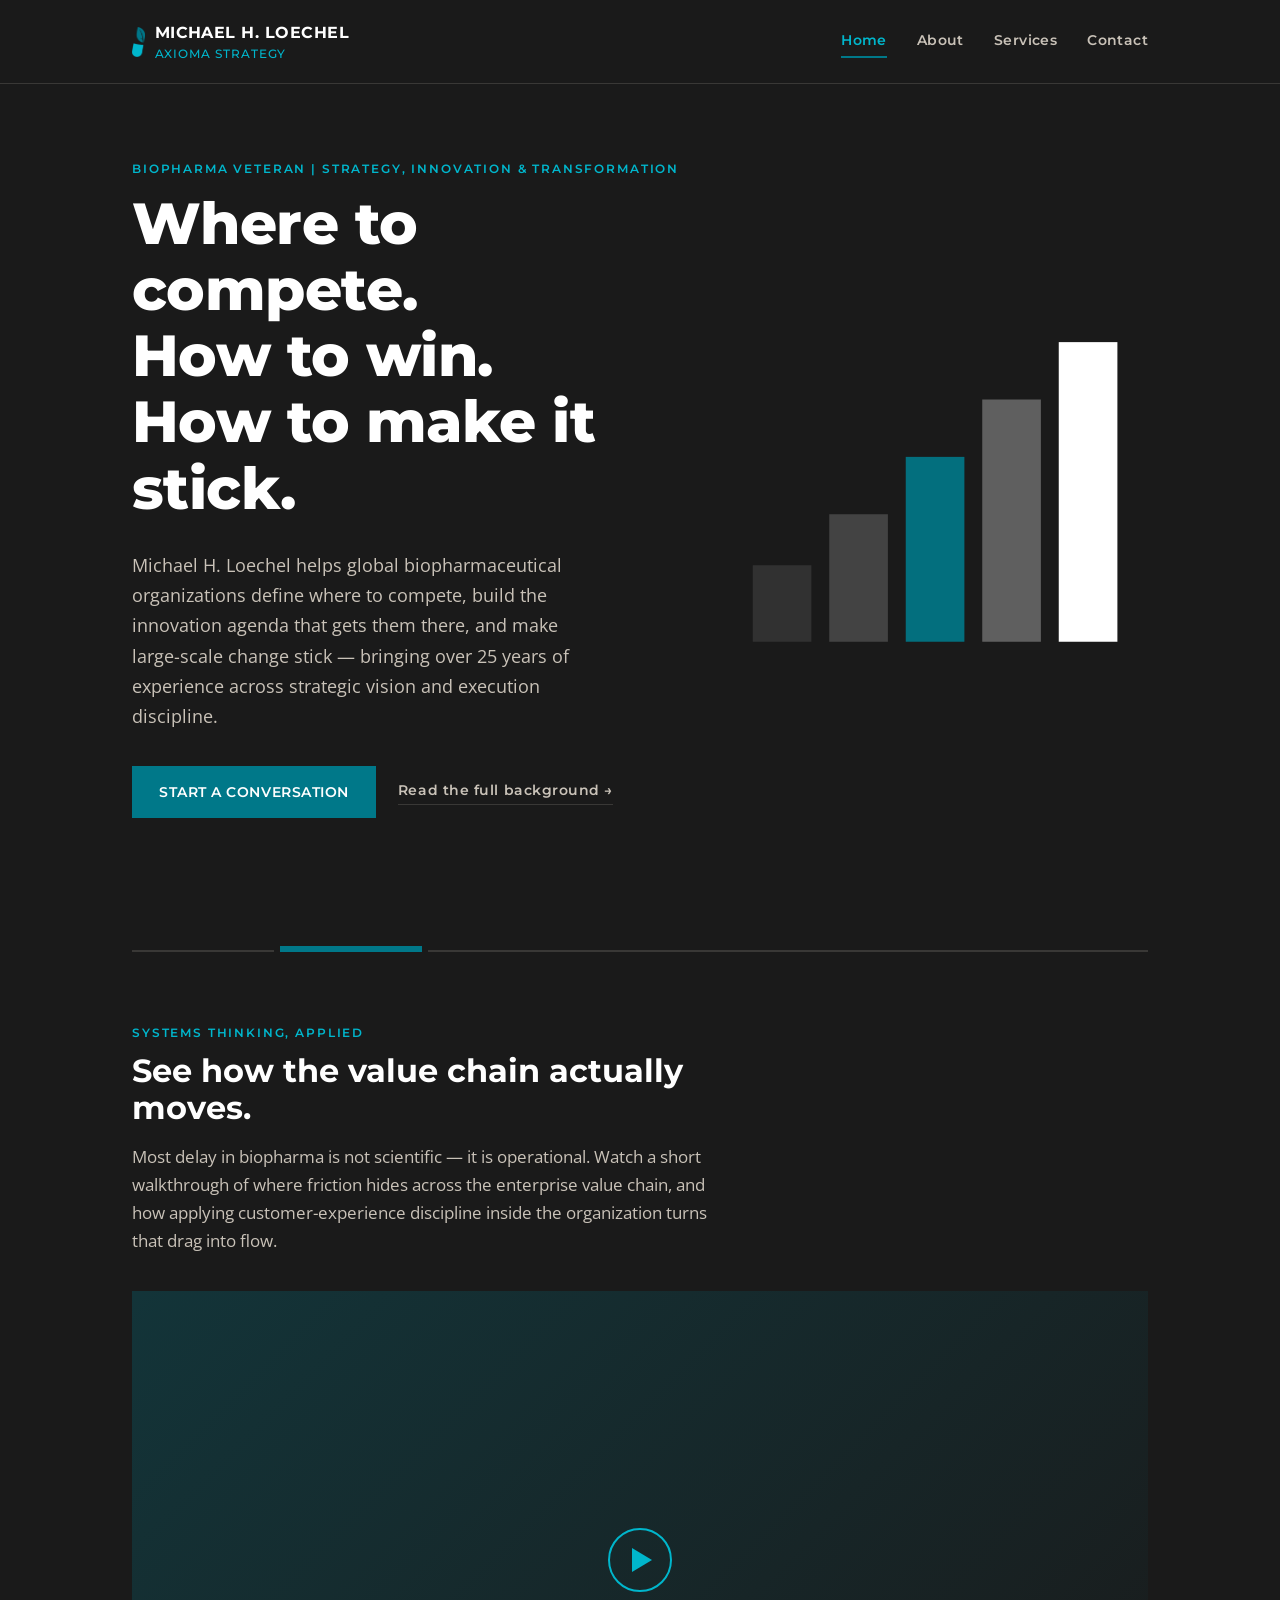
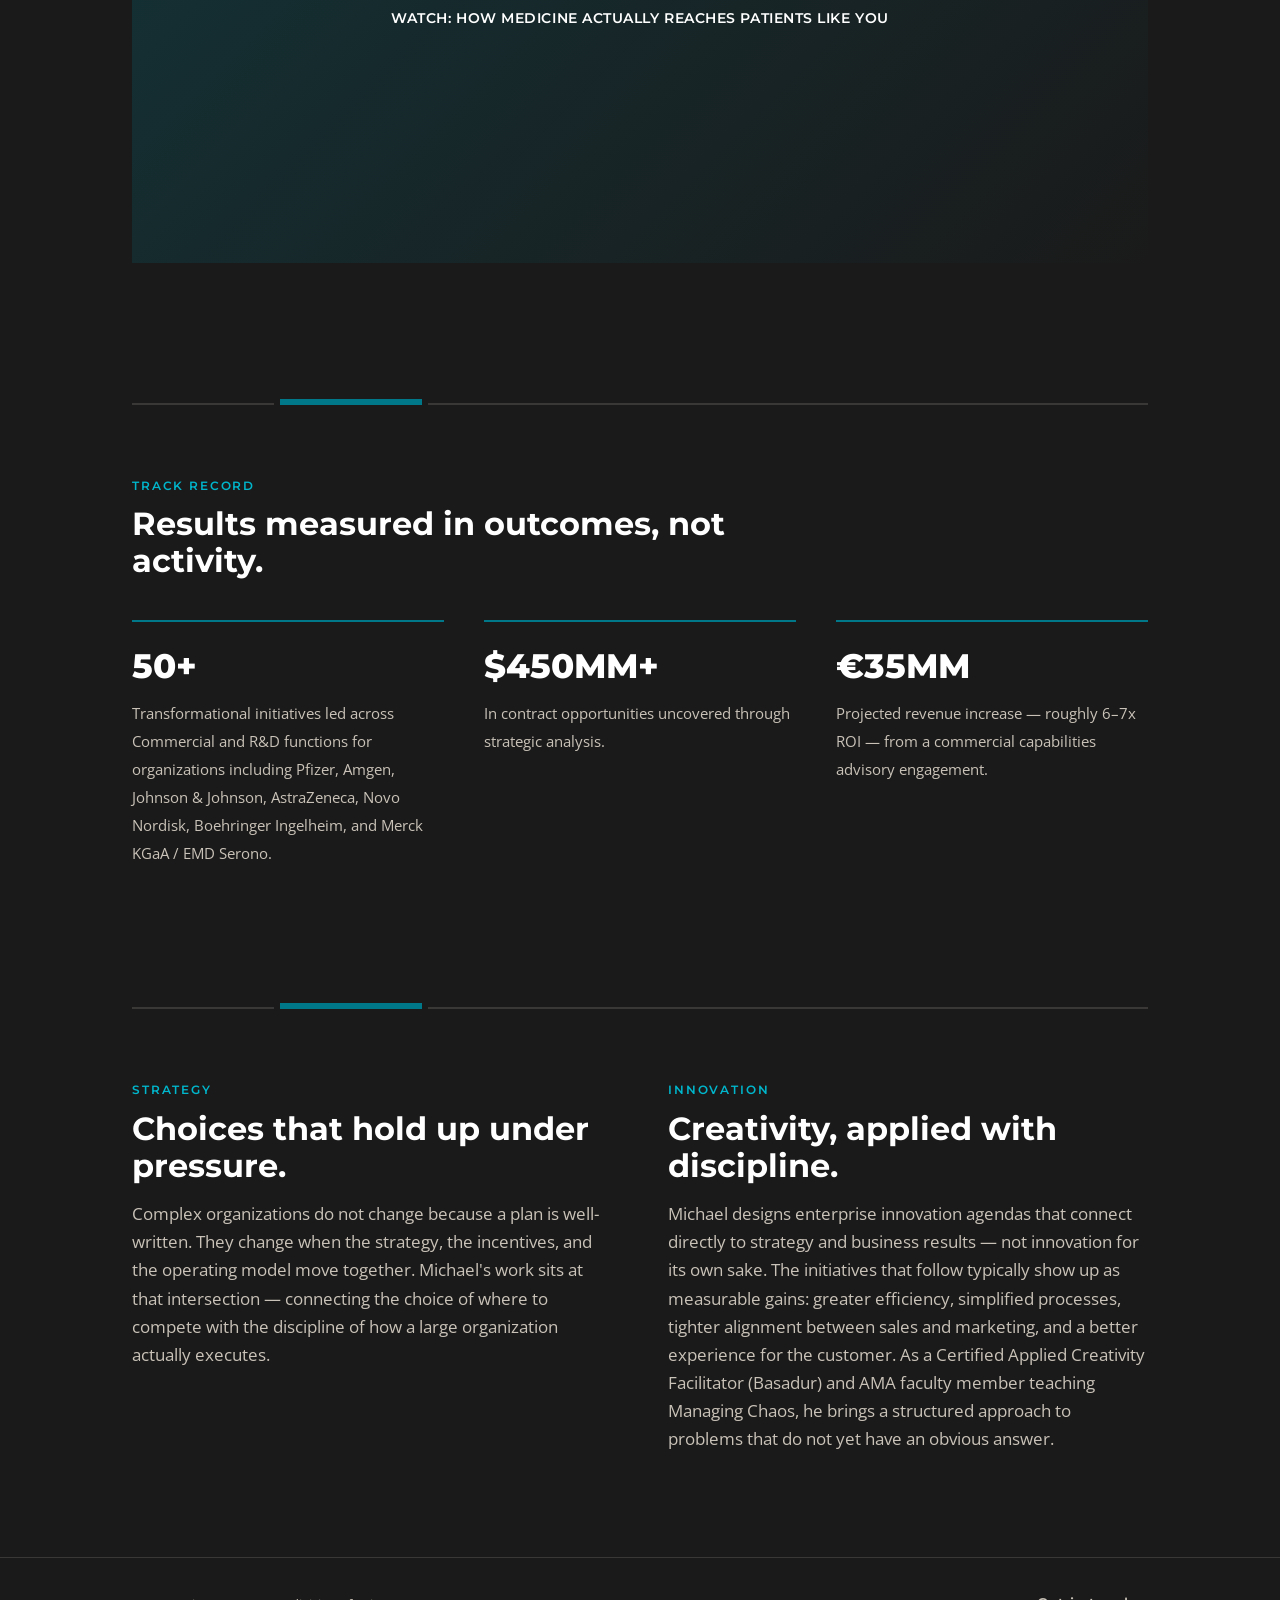
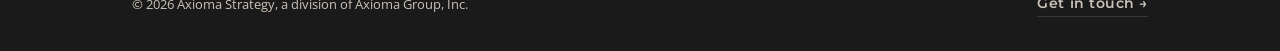
==== commit de90cb99: "Create index.html" ====
--- a/index.html
+++ b/index.html
@@ -1,118 +1,178 @@
 <!DOCTYPE html>
 <html lang="en">
 <head>
-<meta charset="utf-8">
-<meta name="viewport" content="width=device-width, initial-scale=1">
-<title>Michael H. Loechel — Composer &amp; Producer</title>
-<meta name="description" content="Michael H. Loechel — composer and producer of cinematic mood pieces blending Lo-Fi Jazz, Ambient, Jazz Hop, and Orchestral textures.">
-<meta property="og:title" content="Michael H. Loechel">
-<meta property="og:description" content="Lo-Fi Jazz, Ambient, Electronic, Techno, World — many moods, no boundaries.">
-<meta property="og:type" content="website">
-<meta property="og:image" content="https://michaelloechel.com/assets/mon-shui-cover.png">
-<link rel="icon" href="data:image/svg+xml,%3Csvg xmlns='http://www.w3.org/2000/svg' viewBox='0 0 64 64'%3E%3Crect width='64' height='64' fill='%2308090E'/%3E%3Ctext x='32' y='42' font-family='Josefin Sans,Helvetica,sans-serif' font-size='26' font-weight='200' letter-spacing='1' fill='%23E6E1D7' text-anchor='middle'%3EM%3C/text%3E%3C/svg%3E">
-<link href="https://fonts.googleapis.com/css2?family=Josefin+Sans:wght@100;200;300&family=DM+Sans:opsz,wght@9..40,300;9..40,400&family=DM+Mono:wght@300;400&display=swap" rel="stylesheet">
-<style>*{box-sizing:border-box;margin:0;padding:0}html{scroll-behavior:smooth;color-scheme:dark}body{background:#08090E;color:#E6E1D7;font-family:'DM Sans',system-ui,sans-serif;font-weight:300;font-size:15px;line-height:1.7;-webkit-font-smoothing:antialiased}a{text-decoration:none;color:#C0C4D4}a:hover{color:#EA8040}.navlink{color:#A2A8C2}.navlink:hover{color:#EA8040}.wordmark{color:#E6E1D7}.wordmark:hover{color:#EA8040}.dsp{display:flex;justify-content:space-between;align-items:center;padding:9px 0;border-bottom:1px solid #1E2138}.dsp:last-child{border-bottom:none}.dsp span:first-child{font-size:14px;color:#C0C4D4}.dsp span:last-child{font-size:12px;color:#9AA1BC}.dsp:hover span{color:#EA8040}.plat{display:flex;flex-wrap:wrap;align-items:center;gap:4px 26px;margin-top:30px}.plat a{display:flex;align-items:center;height:44px;color:#C0C4D4;font-family:'DM Mono',monospace;font-size:12px;letter-spacing:0.1em;white-space:nowrap;transition:color .18s}.plat a:hover{color:#EA8040}.label{font-family:'DM Mono',monospace;font-size:11px;letter-spacing:0.12em;color:#EA8040;margin-bottom:28px}.rel{display:grid;grid-template-columns:72px 1fr auto;gap:0 32px;padding:28px 0;border-top:1px solid #1E2138}.rel:last-of-type{border-bottom:1px solid #1E2138}.mono{font-family:'DM Mono',monospace;color:#9AA1BC}#hero{position:relative;padding:168px 0 88px}.hero-grid{display:grid;grid-template-columns:320px 1fr;gap:64px;align-items:center}.hero-photo-wrap{position:relative;aspect-ratio:4/5;overflow:hidden;border-radius:2px;border:1px solid #1E2138}.hero-photo{width:100%;height:100%;object-fit:cover;object-position:50% 20%;filter:grayscale(0.55) contrast(1.08) brightness(0.88)}.hero-photo-wrap::after{content:'';position:absolute;inset:0;background:linear-gradient(160deg,rgba(234,128,64,0.2),rgba(11,13,24,0.65));mix-blend-mode:multiply}@keyframes heroIn{from{opacity:0;transform:translateY(14px)}to{opacity:1;transform:translateY(0)}}.hero-grid>*{opacity:0;animation:heroIn .9s ease-out forwards}.hero-grid>*:nth-child(2){animation-delay:.12s}#hero-inner>*{opacity:0;animation:heroIn .9s ease-out forwards}#hero-inner>*:nth-child(2){animation-delay:.1s}#hero-inner>*:nth-child(3){animation-delay:.2s}#hero-inner>*:nth-child(4){animation-delay:.3s}#hero-inner>*:nth-child(5){animation-delay:.4s}@media(max-width:760px){.hero-grid{grid-template-columns:1fr!important;gap:32px!important}.hero-photo-wrap{max-width:220px}}#hero-inner>*:nth-child(6){animation-delay:.46s}#hero::after{content:'';position:absolute;inset:0;background-image:url("data:image/svg+xml,%3Csvg xmlns='http://www.w3.org/2000/svg' width='120' height='120'%3E%3Cfilter id='n'%3E%3CfeTurbulence type='fractalNoise' baseFrequency='0.9' numOctaves='2' stitchTiles='stitch'/%3E%3C/filter%3E%3Crect width='100%25' height='100%25' filter='url(%23n)' opacity='0.05'/%3E%3C/svg%3E");mix-blend-mode:overlay;pointer-events:none}.modalbg{position:fixed;inset:0;background:rgba(8,9,14,0.82);display:flex;align-items:center;justify-content:center;z-index:50;opacity:0;pointer-events:none;transition:opacity .2s}.modalbg.open{opacity:1;pointer-events:auto}.modal{position:relative;background:#10121E;border:1px solid #1E2138;border-radius:2px;padding:36px 40px;width:min(360px,88vw)}.modal a{display:flex;justify-content:space-between;align-items:center;padding:11px 0;border-bottom:1px solid #1E2138;font-size:14px;color:#C0C4D4}.modal a:last-of-type{border-bottom:none}.modal a:hover{color:#EA8040}.listennow{display:inline-flex;align-items:center;gap:8px;margin-top:26px;padding:12px 20px;border:1px solid #EA8040;color:#EA8040;font-family:'DM Mono',monospace;font-size:11px;letter-spacing:0.1em;background:none;cursor:pointer}.listennow:hover{background:#EA8040;color:#08090E}.modalclose{position:absolute;top:14px;right:16px;background:none;border:none;color:#9AA1BC;font-size:20px;cursor:pointer;line-height:1}.modalclose:hover{color:#EA8040}.cover{width:100%;aspect-ratio:1;object-fit:cover;border-radius:1px;display:block}@media(max-width:760px){#listen-grid{grid-template-columns:1fr!important;gap:32px!important}.wrap{padding:0 24px!important}nav .wrap{padding:20px 24px!important}#hero-inner{padding:0 24px 64px!important}#contact-grid{grid-template-columns:1fr!important;gap:32px!important}.rel{grid-template-columns:56px 1fr!important}.rel .cover{grid-row:1/3}.rel>div:last-child{grid-column:2;text-align:left!important;display:flex;gap:16px;margin-top:10px}}</style>
+<meta charset="UTF-8">
+<meta name="viewport" content="width=device-width, initial-scale=1.0">
+<title>Michael H. Loechel — Strategy, Innovation &amp; Transformation</title>
+<meta name="description" content="Michael H. Loechel helps global biopharmaceutical organizations define where to compete, how to win, and how to make large-scale change stick.">
+<link rel="icon" href="favicon.png" type="image/png">
+<link rel="stylesheet" href="style.css">
+<style>
+#vc-watch-frame-holder{position:absolute;inset:0;display:none;}
+#vc-watch-frame-holder iframe{position:absolute;inset:0;width:100%;height:100%;border:0;}
+#vc-watch-stop{
+  position:absolute;top:12px;right:12px;z-index:2;
+  width:32px;height:32px;border-radius:50%;
+  background:rgba(10,10,10,0.55);border:none;color:var(--text);
+  font-family:'Montserrat',Arial,sans-serif;font-size:16px;line-height:1;
+  cursor:pointer;display:flex;align-items:center;justify-content:center;
+}
+#vc-watch-stop:hover{background:rgba(10,10,10,0.8);color:var(--copper-bright);}
+</style>
 </head>
 <body>
-<nav style="position:fixed;top:0;left:0;right:0;z-index:10;background:linear-gradient(to bottom,rgba(8,9,14,0.9),rgba(8,9,14,0))">
-<div class="wrap" style="max-width:1040px;margin:0 auto;padding:24px 48px;display:flex;justify-content:space-between;align-items:center;gap:24px">
-<a class="wordmark" href="#top" style="font-family:'Josefin Sans',sans-serif;font-weight:100;font-size:14px;letter-spacing:0.06em">Michael H. Loechel</a>
-<div style="display:flex;gap:28px;font-family:'DM Mono',monospace;font-size:11px;letter-spacing:0.12em">
-<a class="navlink" href="#about">About</a>
-<a class="navlink" href="#listen">Listen</a>
-<a class="navlink" href="#releases">Releases</a>
-<a class="navlink" href="#contact">Contact</a>
-</div>
-</div>
-</nav>
-<section id="hero">
-<a id="top"></a>
-<div class="wrap hero-grid" style="max-width:1040px;margin:0 auto;padding:0 48px">
-<div class="hero-photo-wrap">
-<img class="hero-photo" src="assets/portrait.jpg" alt="Portrait of Michael H. Loechel">
-</div>
-<div id="hero-inner">
-<div style="font-family:'DM Mono',monospace;font-size:11px;letter-spacing:0.12em;color:#EA8040;margin-bottom:16px">Composer &amp; Producer</div>
-<h1 style="font-family:'Josefin Sans',sans-serif;font-weight:100;font-size:clamp(30px,4.2vw,64px);letter-spacing:0.03em;line-height:1.05;color:#E6E1D7;margin-bottom:16px">Michael H. Loechel</h1>
-<div style="font-size:17px;color:#C0C4D4;max-width:52ch">Lo-Fi Jazz, Ambient, Electronic, Techno, World — many moods, no boundaries.</div>
-<div class="mono" style="font-size:11px;letter-spacing:0.06em;margin-top:22px">Mon Shui &nbsp; Single &nbsp; 3:31 &nbsp; 2026</div>
-<button class="listennow" onclick="document.getElementById('listenModal').classList.add('open')">LISTEN NOW ↗</button>
-</div>
-</div>
-</section>
-<div id="listenModal" class="modalbg" onclick="if(event.target===this)this.classList.remove('open')">
-<div class="modal">
-<button class="modalclose" aria-label="Close" onclick="document.getElementById('listenModal').classList.remove('open')">×</button>
-<div class="label" style="margin-bottom:18px">Listen on</div>
-<a href="https://tidal.com/artist/84668411" target="_blank" rel="noopener">Tidal <span>↗</span></a>
-<a href="https://open.spotify.com/artist/2Js5HXSsokuLLdqwQyaP4l" target="_blank" rel="noopener">Spotify <span>↗</span></a>
-<a href="https://music.youtube.com/channel/UCzE_lzc34btvBPqri-1EB7w" target="_blank" rel="noopener">YouTube Music <span>↗</span></a>
-<a href="https://music.amazon.com/artists/B0HFTSKB4N/michael-h-loechel" target="_blank" rel="noopener">Amazon Music <span>↗</span></a>
-<a href="https://music.apple.com/us/artist/michael-h-loechel/6803245976" target="_blank" rel="noopener">Apple Music <span>↗</span></a>
-<a href="https://www.deezer.com/us/artist/411321802" target="_blank" rel="noopener">Deezer <span>↗</span></a>
-<a href="https://open.qobuz.com/artist/35263608" target="_blank" rel="noopener">Qobuz <span>↗</span></a>
-</div>
-</div>
-<div class="wrap" style="max-width:1040px;margin:0 auto;padding:0 48px">
-<section id="about" style="padding:72px 0;border-bottom:1px solid #1E2138">
-<div class="label">About</div>
-<p style="font-size:17px;line-height:1.8;color:#E6E1D7;max-width:58ch;text-wrap:pretty;margin-bottom:20px">Music has been my primary language since I was three years old. A multi-instrumentalist with roots in classical and jazz saxophone, I explore the textures of piano, drums, trombone, and deeper saxophone voices. My grandfather scored silent films — a legacy that shaped my love for atmospheric storytelling.</p>
-<p style="font-size:15px;line-height:1.7;color:#C0C4D4;max-width:58ch;text-wrap:pretty;margin-bottom:16px">I blend Lo-Fi Jazz with Ambient, Jazz Hop, Orchestral, and electronic textures to craft cinematic mood pieces. Travel and personal moments, especially those shared with my wife Julia, fuel my compositions.</p>
-<p style="font-size:15px;line-height:1.7;color:#C0C4D4;max-width:58ch;text-wrap:pretty">Each piece explores soundscapes where technical study meets lifelong curiosity — where memory, place, and feeling become sound.</p>
-</section>
-<section id="listen" style="padding:72px 0;border-bottom:1px solid #1E2138">
-<div class="label">Listen</div>
-<div id="listen-grid" style="display:grid;grid-template-columns:260px 1fr;gap:64px;align-items:start">
-<div>
-<a class="dsp" href="https://tidal.com/album/553893648" target="_blank" rel="noopener"><span>Tidal</span><span>↗</span></a>
-<a class="dsp" href="https://open.spotify.com/album/2acVSTcHKSAGeQRJebBZWY" target="_blank" rel="noopener"><span>Spotify</span><span>↗</span></a>
-<a class="dsp" href="https://music.youtube.com/playlist?list=OLAK5uy_n2UyO8-B0AwXBi2pMl16Nt-eOrB7Qe_OA" target="_blank" rel="noopener"><span>YouTube Music</span><span>↗</span></a>
-<a class="dsp" href="https://music.amazon.com/albums/B0HFTKQS1H" target="_blank" rel="noopener"><span>Amazon Music</span><span>↗</span></a>
-<a class="dsp" href="https://music.apple.com/us/album/6803246243" target="_blank" rel="noopener"><span>Apple Music</span><span>↗</span></a>
-<a class="dsp" href="https://www.deezer.com/album/1058357832" target="_blank" rel="noopener"><span>Deezer</span><span>↗</span></a>
-<a class="dsp" href="https://open.qobuz.com/album/zbtj2tx0ncpsy" target="_blank" rel="noopener"><span>Qobuz</span><span>↗</span></a>
-</div>
-<p style="font-size:14px;line-height:1.7;color:#C0C4D4;max-width:44ch;text-wrap:pretty">These go direct to the release. "Listen Now" in the hero opens the full artist profile on each platform. There is no player here by design.</p>
-</div>
-</section>
-<section id="releases" style="padding:72px 0;border-bottom:1px solid #1E2138">
-<div class="label">Releases</div>
-<div class="rel" style="grid-template-columns:96px 1fr auto">
-<img class="cover" src="assets/mon-shui-cover.png" alt="Mon Shui single cover art — an illustrated woman reading by candlelight on a Paris balcony with the Eiffel Tower lit in the background">
-<div>
-<div style="font-family:'Josefin Sans',sans-serif;font-weight:200;font-size:26px;letter-spacing:0.03em;line-height:1.2;color:#E6E1D7;margin-bottom:6px">Mon Shui</div>
-<div style="font-size:14px;line-height:1.65;color:#C0C4D4;max-width:48ch">A late-night conversation between piano and upright bass. Named for a fusion of mon chéri and shui — the Chinese word for water. Born from a quiet evening in Paris with Julia.</div>
-</div>
-<div style="text-align:right;padding-top:4px">
-<div class="mono" style="font-size:11px;letter-spacing:0.06em">Single</div>
-<div class="mono" style="font-size:12px;margin-top:3px">3:31</div>
-</div>
-</div>
-<div class="rel" style="grid-template-columns:96px 1fr auto">
-<img class="cover" src="assets/shadow-drift-cover.png" alt="Shadow Drift single cover art — a dark sphere wrapped in glowing red wisps against a night-blue background">
-<div>
-<div style="font-family:'Josefin Sans',sans-serif;font-weight:200;font-size:26px;letter-spacing:0.03em;line-height:1.2;color:#E6E1D7;margin-bottom:6px">Shadow Drift</div>
-<div style="font-size:14px;line-height:1.65;color:#C0C4D4;max-width:48ch">Inspired by the phenomenon of a Blood Moon — the eerie stillness before eclipse giving way to the wonder that arrives at the peak.</div>
-</div>
-<div style="text-align:right;padding-top:4px">
-<div class="mono" style="font-size:11px;letter-spacing:0.06em">Single</div>
-<div class="mono" style="font-size:12px;margin-top:3px">3:20</div>
-</div>
-</div>
-</section>
-<footer id="contact" style="padding:72px 0 96px">
-<div class="label">Contact</div>
-<div id="contact-grid" style="display:grid;grid-template-columns:1fr auto;gap:48px;align-items:end">
-<div>
-<p style="font-size:15px;line-height:1.7;color:#C0C4D4;max-width:58ch;margin-bottom:16px">For licensing, sync, and collaboration enquiries.</p>
-<a href="mailto:hello@michaelloechel.com" style="display:flex;justify-content:space-between;align-items:center;max-width:260px;padding:9px 0;border-top:1px solid #1E2138;border-bottom:1px solid #1E2138;font-size:14px">hello@michaelloechel.com <span style="font-size:12px;color:#9AA1BC">↗</span></a>
-</div>
-<div style="display:flex;flex-direction:column;align-items:flex-end;gap:12px">
-<div style="width:64px;height:44px;display:flex;align-items:center;justify-content:center;color:#E6E1D7"><svg viewBox="0 0 190 60" width="68" height="21" fill="none" stroke="currentColor" stroke-width="2.5" stroke-linejoin="round" stroke-linecap="round"><path d="M4 52V8L26 34 48 8V52M48 30H98M98 8V52H140"/></svg></div>
-<div class="mono" style="font-size:11px;letter-spacing:0.06em">© 2026 Michael H. Loechel</div>
-</div>
-</div>
+
+<header class="site">
+  <div class="nav-row">
+    <a href="index.html" class="brand" style="text-decoration:none;">
+      <img class="brand-mark" src="axioma-mark.png" alt="Axioma mark">
+      <span class="brand-text">
+        <span class="brand-name">Michael H. Loechel</span><br>
+        <span class="brand-firm">Axioma Strategy</span>
+      </span>
+    </a>
+    <nav class="main">
+      <a href="index.html" class="active">Home</a>
+      <a href="about.html">About</a>
+      <a href="services.html">Services</a>
+      <a href="contact.html">Contact</a>
+    </nav>
+  </div>
+</header>
+
+<main>
+  <div class="wrap hero">
+    <div class="hero-grid">
+      <div>
+        <span class="eyebrow">Biopharma Veteran | Strategy, Innovation &amp; Transformation</span>
+        <h1>Where to compete.<br>How to win.<br>How to make it stick.</h1>
+        <p class="hero-lede">Michael H. Loechel helps global biopharmaceutical organizations define where to compete, build the innovation agenda that gets them there, and make large-scale change stick — bringing over 25&nbsp;years of experience across strategic vision and execution discipline.</p>
+        <div class="cta-row">
+          <a href="contact.html" class="btn">Start a Conversation</a>
+          <a href="about.html" class="btn-ghost">Read the full background →</a>
+        </div>
+      </div>
+      <svg class="hero-cascade" viewBox="0 0 320 260" aria-hidden="true">
+        <rect x="10" y="190" width="46" height="60" fill="#FFFFFF" opacity="0.1"/>
+        <rect x="70" y="150" width="46" height="100" fill="#FFFFFF" opacity="0.18"/>
+        <rect x="130" y="105" width="46" height="145" fill="#007889" opacity="0.9"/>
+        <rect x="190" y="60" width="46" height="190" fill="#FFFFFF" opacity="0.3"/>
+        <rect x="250" y="15" width="46" height="235" fill="#FFFFFF"/>
+      </svg>
+    </div>
+  </div>
+
+  <div class="wrap">
+    <div class="cascade-divider"><span></span><span></span><span></span><span></span></div>
+  </div>
+
+  <div class="wrap">
+    <section>
+      <div class="section-head">
+        <span class="eyebrow">Systems Thinking, Applied</span>
+        <h2>See how the value chain actually moves.</h2>
+        <p>Most delay in biopharma is not scientific — it is operational. Watch a short walkthrough of where friction hides across the enterprise value chain, and how applying customer-experience discipline inside the organization turns that drag into flow.</p>
+      </div>
+      <div id="vc-watch-container" style="position:relative;aspect-ratio:16/9;overflow:hidden;">
+        <button type="button" id="vc-watch-trigger" style="display:block;width:100%;height:100%;padding:0;margin:0;border:0;background:none;cursor:pointer;">
+          <div style="position:absolute;inset:0;background:linear-gradient(135deg, rgba(0,120,137,0.28), rgba(26,26,26,0.92));display:flex;flex-direction:column;align-items:center;justify-content:center;gap:18px;">
+            <div style="width:64px;height:64px;border-radius:50%;border:2px solid var(--copper-bright);display:flex;align-items:center;justify-content:center;">
+              <div style="width:0;height:0;border-top:12px solid transparent;border-bottom:12px solid transparent;border-left:20px solid var(--copper-bright);margin-left:4px;"></div>
+            </div>
+            <span style="font-family:'Montserrat',Arial,sans-serif;font-weight:600;letter-spacing:.04em;color:var(--text);text-transform:uppercase;font-size:.85rem;text-align:center;padding:0 20px;">Watch: How medicine actually reaches patients like you</span>
+          </div>
+        </button>
+        <div id="vc-watch-frame-holder">
+          <button type="button" id="vc-watch-stop" aria-label="Stop">&times;</button>
+        </div>
+      </div>
+    </section>
+  </div>
+
+  <div class="wrap">
+    <div class="cascade-divider"><span></span><span></span><span></span><span></span></div>
+  </div>
+
+  <div class="wrap">
+    <section>
+      <div class="section-head">
+        <span class="eyebrow">Track Record</span>
+        <h2>Results measured in outcomes, not activity.</h2>
+      </div>
+      <div class="stat-row">
+        <div class="stat">
+          <span class="num">50+</span>
+          <span class="label">Transformational initiatives led across Commercial and R&amp;D functions for organizations including Pfizer, Amgen, Johnson &amp; Johnson, AstraZeneca, Novo Nordisk, Boehringer Ingelheim, and Merck KGaA / EMD Serono.</span>
+        </div>
+        <div class="stat">
+          <span class="num">$450MM+</span>
+          <span class="label">In contract opportunities uncovered through strategic analysis.</span>
+        </div>
+        <div class="stat">
+          <span class="num">€35MM</span>
+          <span class="label">Projected revenue increase — roughly 6–7x ROI — from a commercial capabilities advisory engagement.</span>
+        </div>
+      </div>
+    </section>
+  </div>
+
+  <div class="wrap">
+    <div class="cascade-divider"><span></span><span></span><span></span><span></span></div>
+  </div>
+
+  <div class="wrap">
+    <section>
+      <div class="two-col">
+        <div>
+          <span class="eyebrow">Strategy</span>
+          <h2>Choices that hold up under pressure.</h2>
+          <p>Complex organizations do not change because a plan is well-written. They change when the strategy, the incentives, and the operating model move together. Michael's work sits at that intersection — connecting the choice of where to compete with the discipline of how a large organization actually executes.</p>
+        </div>
+        <div>
+          <span class="eyebrow">Innovation</span>
+          <h2>Creativity, applied with discipline.</h2>
+          <p>Michael designs enterprise innovation agendas that connect directly to strategy and business results — not innovation for its own sake. The initiatives that follow typically show up as measurable gains: greater efficiency, simplified processes, tighter alignment between sales and marketing, and a better experience for the customer. As a Certified Applied Creativity Facilitator (Basadur) and AMA faculty member teaching Managing Chaos, he brings a structured approach to problems that do not yet have an obvious answer.</p>
+        </div>
+      </div>
+    </section>
+  </div>
+</main>
+
+<footer class="site">
+  <div class="wrap footer-row">
+    <span class="footer-legal">© 2026 Axioma Strategy, a division of Axioma Group, Inc.</span>
+    <a href="contact.html" class="btn-ghost">Get in touch →</a>
+  </div>
 </footer>
-</div>
+
+<script>
+(function(){
+  var trigger = document.getElementById('vc-watch-trigger');
+  var frameHolder = document.getElementById('vc-watch-frame-holder');
+  var stopBtn = document.getElementById('vc-watch-stop');
+  var iframe = null;
+
+  function playInline(){
+    trigger.style.display = 'none';
+    if (!iframe) {
+      iframe = document.createElement('iframe');
+      iframe.title = 'The Biopharma Value Chain, In Motion';
+      iframe.loading = 'lazy';
+      frameHolder.appendChild(iframe);
+    }
+    iframe.src = 'value-chain-embed.html';
+    frameHolder.style.display = 'block';
+  }
+  function stopInline(){
+    frameHolder.style.display = 'none';
+    if (iframe) iframe.src = '';
+    trigger.style.display = 'block';
+  }
+
+  trigger.addEventListener('click', playInline);
+  stopBtn.addEventListener('click', stopInline);
+})();
+</script>
+
 </body>
 </html>
--- a/style.css
+++ b/style.css
@@ -0,0 +1,176 @@
+@import url('https://fonts.googleapis.com/css2?family=Montserrat:wght@400;500;600;700;800&family=Open+Sans:wght@400;500;600&display=swap');
+
+:root{
+  --bg:#1A1A1A;
+  --text:#FFFFFF;
+  --text-dim:#C9C2B8;
+  --copper:#007889;
+  --copper-bright:#00B6CC;
+  --line:rgba(244,238,227,0.14);
+  --max:1080px;
+}
+
+*{box-sizing:border-box;}
+html{scroll-behavior:smooth;}
+body{
+  margin:0;
+  background:var(--bg);
+  color:var(--text);
+  font-family:'Open Sans',Tahoma,Arial,sans-serif;
+  font-size:17px;
+  line-height:1.65;
+  -webkit-font-smoothing:antialiased;
+}
+
+a{color:var(--copper-bright);text-decoration:none;}
+a:hover{color:var(--copper);text-decoration:underline;}
+a:focus-visible, button:focus-visible{outline:2px solid var(--copper-bright);outline-offset:3px;}
+
+h1,h2,h3{
+  font-family:'Montserrat',Arial,sans-serif;
+  color:var(--text);
+  margin:0 0 .5em 0;
+  line-height:1.15;
+}
+h1{font-weight:800;font-size:clamp(2.4rem,4.5vw,3.6rem);letter-spacing:-0.01em;}
+h2{font-weight:700;font-size:clamp(1.5rem,2.6vw,2rem);}
+h3{font-weight:600;font-size:1.15rem;}
+
+p{margin:0 0 1.1em 0;color:var(--text-dim);}
+p:last-child{margin-bottom:0;}
+
+.eyebrow{
+  font-family:'Montserrat',Arial,sans-serif;
+  font-weight:600;
+  font-size:.72rem;
+  letter-spacing:.16em;
+  text-transform:uppercase;
+  color:var(--copper-bright);
+  margin:0 0 .9em 0;
+  display:block;
+}
+
+.wrap{max-width:var(--max);margin:0 auto;padding:0 32px;}
+
+/* ---------- Nav ---------- */
+header.site{
+  border-bottom:1px solid var(--line);
+  background:var(--bg);
+  position:sticky;top:0;z-index:10;
+}
+.nav-row{
+  max-width:var(--max);margin:0 auto;padding:22px 32px;
+  display:flex;justify-content:space-between;align-items:center;gap:24px;flex-wrap:wrap;
+}
+.brand{display:flex;align-items:center;gap:10px;}
+.brand-text{line-height:1.15;}
+.brand-name{
+  font-family:'Montserrat',Arial,sans-serif;font-weight:700;
+  font-size:1.02rem;letter-spacing:.03em;color:var(--text);
+  text-transform:uppercase;
+}
+.brand-firm{
+  font-family:'Montserrat',Arial,sans-serif;font-weight:500;
+  font-size:.72rem;letter-spacing:.08em;color:var(--copper-bright);
+  text-transform:uppercase;
+}
+.brand-mark{height:30px;width:auto;flex-shrink:0;}
+
+nav.main{display:flex;gap:30px;}
+nav.main a{
+  font-family:'Montserrat',Arial,sans-serif;font-weight:600;font-size:.85rem;
+  letter-spacing:.03em;color:var(--text-dim);text-decoration:none;
+  padding:4px 0;border-bottom:2px solid transparent;
+}
+nav.main a:hover{color:var(--text);text-decoration:none;border-bottom-color:var(--line);}
+nav.main a.active{color:var(--copper-bright);border-bottom-color:var(--copper);}
+
+/* ---------- Hero ---------- */
+.hero{padding-top:76px;padding-bottom:56px;}
+.hero-grid{
+  display:grid;grid-template-columns:1.15fr .85fr;gap:56px;align-items:center;
+}
+.hero-lede{font-size:1.15rem;color:var(--text-dim);max-width:46ch;}
+.hero-cascade{width:100%;height:auto;}
+.cta-row{margin-top:34px;display:flex;gap:22px;align-items:center;flex-wrap:wrap;}
+.btn{
+  font-family:'Montserrat',Arial,sans-serif;font-weight:600;font-size:.85rem;
+  letter-spacing:.04em;text-transform:uppercase;
+  background:var(--copper);color:var(--text);padding:14px 26px;
+  border:1px solid var(--copper);display:inline-block;text-decoration:none;
+}
+.btn:hover{background:var(--copper-bright);border-color:var(--copper-bright);color:#101014;text-decoration:none;}
+.btn-ghost{
+  font-family:'Montserrat',Arial,sans-serif;font-weight:600;font-size:.85rem;
+  letter-spacing:.04em;color:var(--text-dim);text-decoration:none;
+  border-bottom:1px solid var(--line);padding-bottom:2px;
+}
+.btn-ghost:hover{color:var(--copper-bright);border-color:var(--copper);}
+
+/* ---------- Cascade divider (signature structural device) ---------- */
+.cascade-divider{display:flex;height:14px;margin:64px 0;}
+.cascade-divider span{height:2px;align-self:flex-end;background:var(--line);}
+.cascade-divider span:nth-child(1){width:14%;}
+.cascade-divider span:nth-child(2){width:14%;height:6px;background:var(--copper);margin:0 6px;}
+.cascade-divider span:nth-child(3){width:14%;}
+.cascade-divider span:nth-child(4){flex:1;}
+
+/* ---------- Sections ---------- */
+section{padding:8px 0 64px 0;}
+.section-head{max-width:60ch;margin-bottom:36px;}
+
+.stat-row{display:grid;grid-template-columns:repeat(3,1fr);gap:40px;margin-top:40px;}
+.stat{border-top:2px solid var(--copper);padding-top:16px;}
+.stat .num{
+  font-family:'Montserrat',Arial,sans-serif;font-weight:800;font-size:2.1rem;color:var(--text);
+  display:block;margin-bottom:6px;
+}
+.stat .label{color:var(--text-dim);font-size:.92rem;}
+
+.two-col{display:grid;grid-template-columns:1fr 1fr;gap:56px;}
+.list-clean{list-style:none;margin:0;padding:0;}
+.list-clean li{padding:6px 0;}
+
+.service-item{padding:28px 0;border-top:1px solid var(--line);display:grid;grid-template-columns:.6fr 2fr;gap:32px;}
+.service-item:last-child{border-bottom:1px solid var(--line);}
+.service-num{font-family:'Montserrat',Arial,sans-serif;font-weight:700;color:var(--copper-bright);font-size:.85rem;letter-spacing:.06em;}
+.service-body h3{margin-bottom:.4em;color:var(--text);}
+.service-body p{color:var(--text-dim);}
+
+.credentials dt{
+  font-family:'Montserrat',Arial,sans-serif;font-weight:600;font-size:.78rem;
+  letter-spacing:.06em;text-transform:uppercase;color:var(--copper-bright);
+  margin-top:24px;
+}
+.credentials dt:first-child{margin-top:0;}
+.credentials dd{margin:8px 0 0 0;color:var(--text-dim);padding-bottom:18px;border-bottom:1px solid var(--line);}
+
+/* ---------- Contact ---------- */
+.contact-block{
+  border-top:1px solid var(--line);border-bottom:1px solid var(--line);
+  padding:40px 0;margin:8px 0 40px 0;
+}
+.contact-row{display:flex;justify-content:space-between;align-items:baseline;padding:14px 0;gap:20px;flex-wrap:wrap;}
+.contact-row + .contact-row{border-top:1px solid var(--line);}
+.contact-label{font-family:'Montserrat',Arial,sans-serif;font-weight:600;font-size:.78rem;letter-spacing:.06em;text-transform:uppercase;color:var(--text-dim);}
+.contact-value{font-size:1.05rem;color:var(--text);}
+
+/* ---------- Footer ---------- */
+footer.site{border-top:1px solid var(--line);padding:34px 0;margin-top:40px;}
+.footer-row{display:flex;justify-content:space-between;align-items:center;flex-wrap:wrap;gap:12px;}
+.footer-legal{font-size:.82rem;color:var(--text-dim);}
+
+@media (max-width:760px){
+  .hero-grid{grid-template-columns:1fr;}
+  .hero-cascade{max-width:220px;order:-1;}
+  .two-col{grid-template-columns:1fr;gap:8px;}
+  .stat-row{grid-template-columns:1fr;gap:24px;}
+  .service-item{grid-template-columns:1fr;gap:8px;}
+  .nav-row{padding:18px 20px;}
+  .wrap{padding:0 20px;}
+  nav.main{gap:18px;width:100%;justify-content:flex-start;}
+}
+
+@media (prefers-reduced-motion: reduce){
+  html{scroll-behavior:auto;}
+}
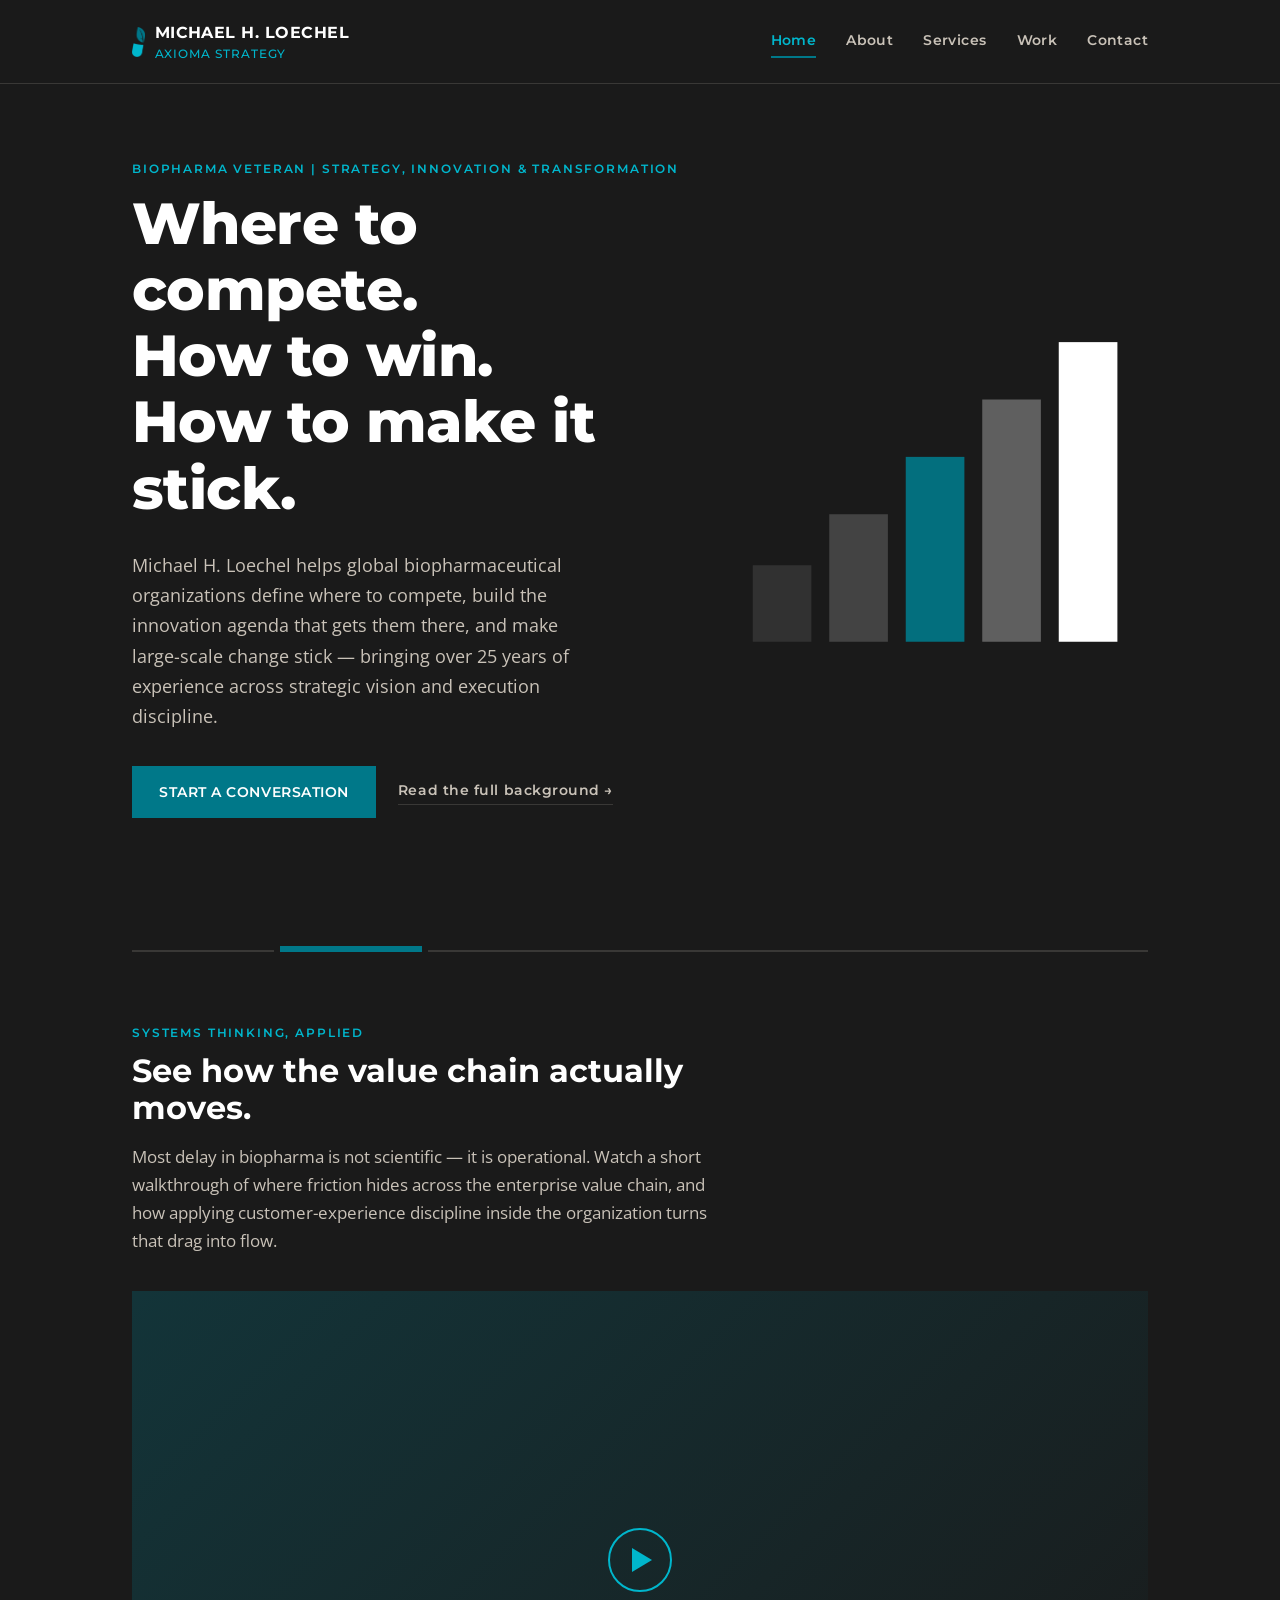
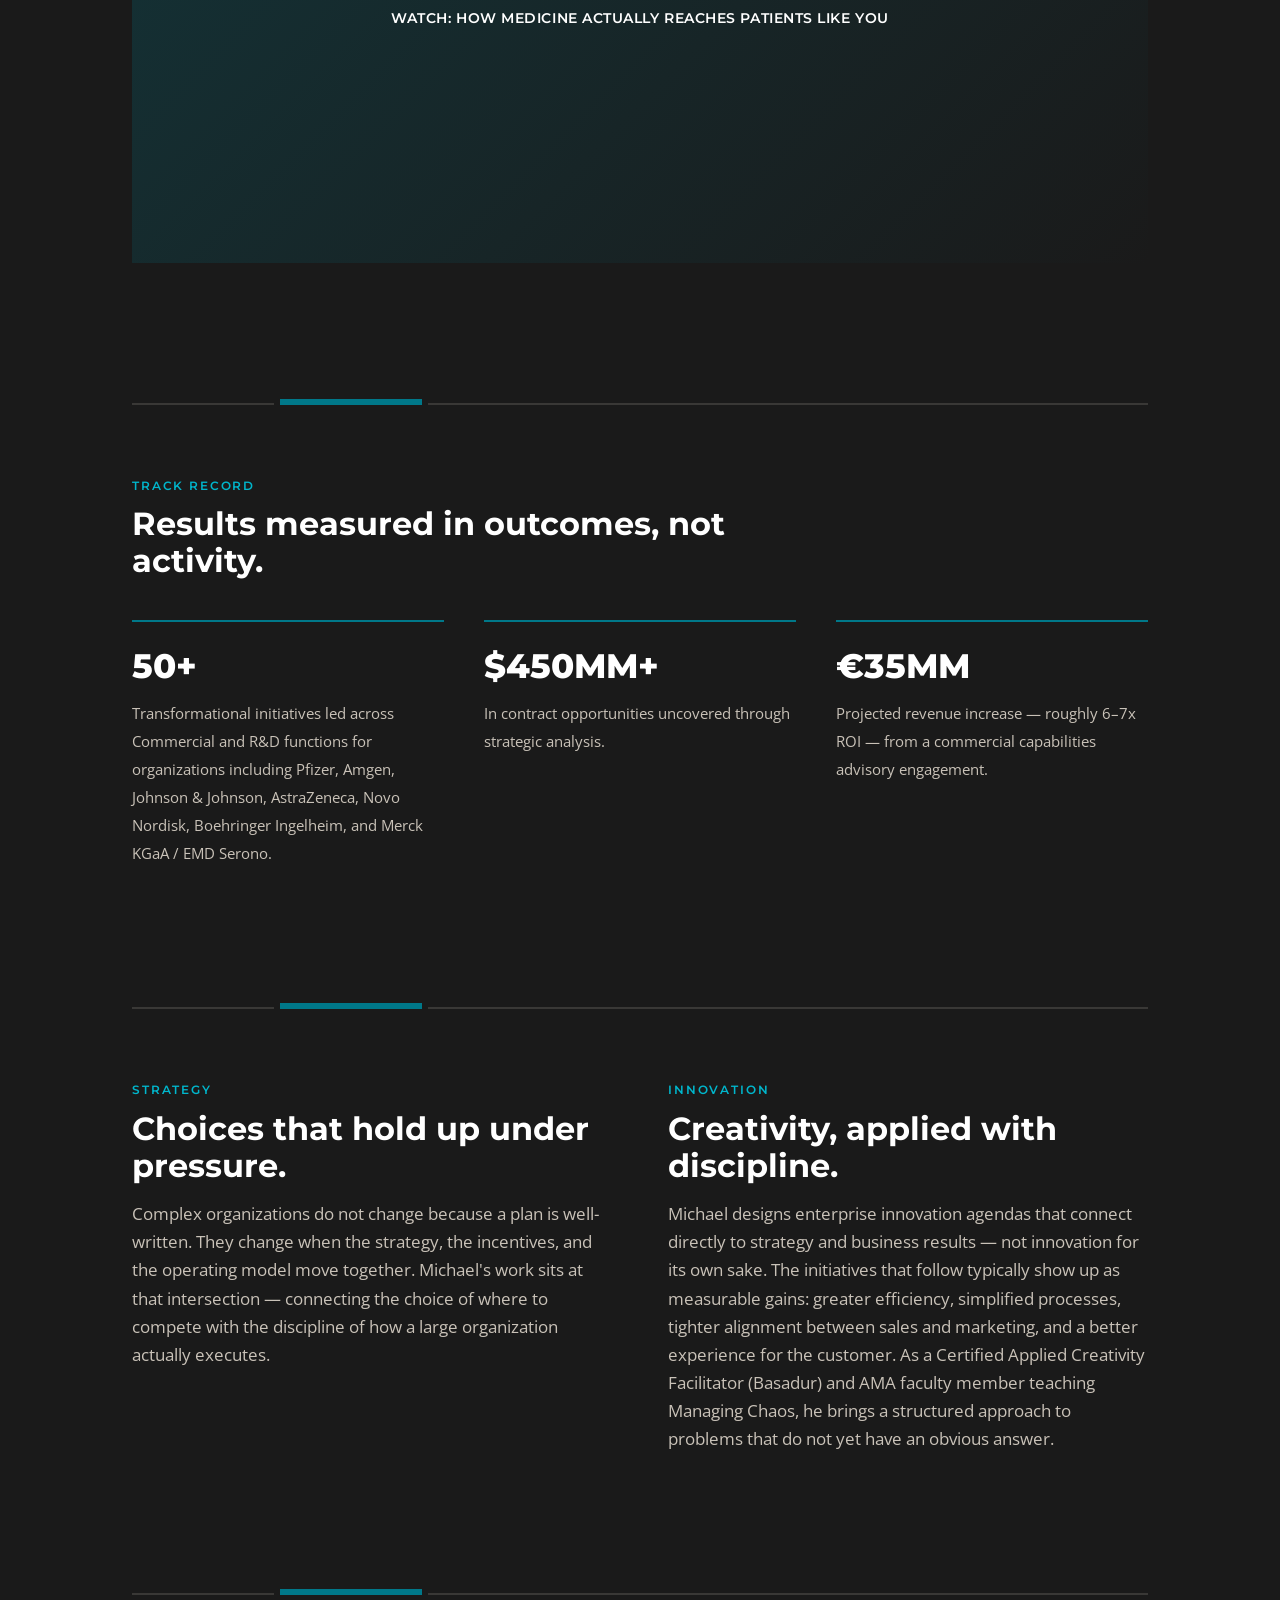
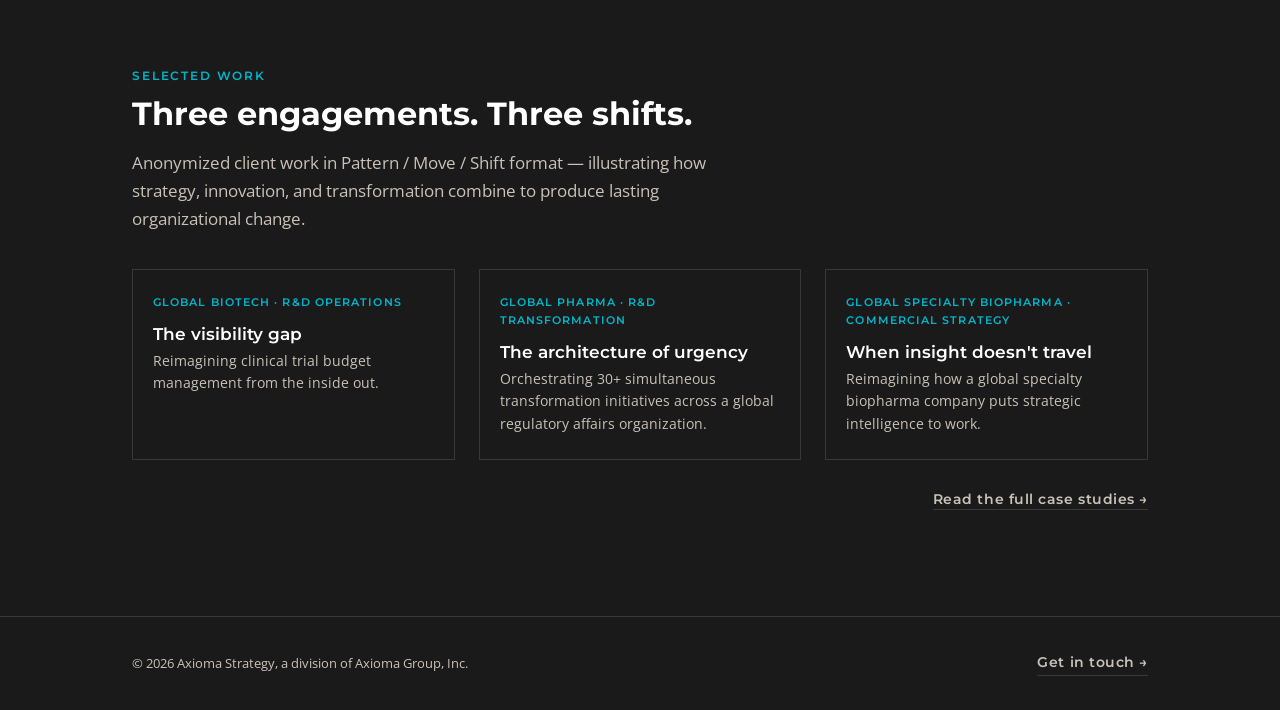
==== commit 675514e4: "Add files via upload" ====
--- a/index.html
+++ b/index.html
@@ -35,6 +35,7 @@
       <a href="index.html" class="active">Home</a>
       <a href="about.html">About</a>
       <a href="services.html">Services</a>
+      <a href="work.html">Work</a>
       <a href="contact.html">Contact</a>
     </nav>
   </div>
@@ -133,6 +134,40 @@
           <h2>Creativity, applied with discipline.</h2>
           <p>Michael designs enterprise innovation agendas that connect directly to strategy and business results — not innovation for its own sake. The initiatives that follow typically show up as measurable gains: greater efficiency, simplified processes, tighter alignment between sales and marketing, and a better experience for the customer. As a Certified Applied Creativity Facilitator (Basadur) and AMA faculty member teaching Managing Chaos, he brings a structured approach to problems that do not yet have an obvious answer.</p>
         </div>
+      </div>
+    </section>
+  </div>
+
+  <div class="wrap">
+    <div class="cascade-divider"><span></span><span></span><span></span><span></span></div>
+  </div>
+
+  <div class="wrap">
+    <section>
+      <div class="section-head">
+        <span class="eyebrow">Selected Work</span>
+        <h2>Three engagements. Three shifts.</h2>
+        <p>Anonymized client work in Pattern&nbsp;/&nbsp;Move&nbsp;/&nbsp;Shift format — illustrating how strategy, innovation, and transformation combine to produce lasting organizational change.</p>
+      </div>
+      <div class="cs-preview-row">
+        <a href="work.html#cs1" class="cs-preview-card">
+          <span class="cs-preview-tag">Global Biotech · R&amp;D Operations</span>
+          <h3>The visibility gap</h3>
+          <p>Reimagining clinical trial budget management from the inside out.</p>
+        </a>
+        <a href="work.html#cs2" class="cs-preview-card">
+          <span class="cs-preview-tag">Global Pharma · R&amp;D Transformation</span>
+          <h3>The architecture of urgency</h3>
+          <p>Orchestrating 30+ simultaneous transformation initiatives across a global regulatory affairs organization.</p>
+        </a>
+        <a href="work.html#cs3" class="cs-preview-card">
+          <span class="cs-preview-tag">Global Specialty Biopharma · Commercial Strategy</span>
+          <h3>When insight doesn't travel</h3>
+          <p>Reimagining how a global specialty biopharma company puts strategic intelligence to work.</p>
+        </a>
+      </div>
+      <div style="text-align:right;margin-top:24px;">
+        <a href="work.html" class="btn-ghost">Read the full case studies &#8594;</a>
       </div>
     </section>
   </div>
--- a/style.css
+++ b/style.css
@@ -174,3 +174,33 @@
 @media (prefers-reduced-motion: reduce){
   html{scroll-behavior:auto;}
 }
+
+/* ---------- Case Studies ---------- */
+.cs-block{padding:56px 0;border-top:1px solid var(--line);}
+.cs-block:first-child{border-top:none;padding-top:0;}
+.cs-title{font-size:clamp(1.7rem,3vw,2.3rem);margin-bottom:.2em;}
+.cs-subtitle{color:var(--text-dim);font-size:1.05rem;margin-bottom:2em;}
+.cs-challenge{border-left:3px solid var(--copper);padding:14px 22px;margin:0 0 8px 0;background:rgba(0,120,137,0.07);}
+.cs-challenge p{color:var(--text);font-style:italic;font-size:1rem;margin:0;}
+.cs-section{display:grid;grid-template-columns:.48fr 2fr;gap:32px;padding:24px 0;border-top:1px solid var(--line);}
+.cs-section-label{font-family:'Montserrat',Arial,sans-serif;font-weight:700;color:var(--copper-bright);font-size:.82rem;letter-spacing:.06em;text-transform:uppercase;padding-top:3px;}
+.cs-body p{color:var(--text-dim);}
+.cs-body ol,.cs-body ul{margin:.5em 0 0 0;padding-left:1.3em;color:var(--text-dim);}
+.cs-body ol li,.cs-body ul li{padding:5px 0;line-height:1.65;}
+.cs-body strong{color:var(--text);}
+.cs-footer-tags{margin-top:24px;padding-top:20px;border-top:1px solid var(--line);display:flex;flex-wrap:wrap;gap:10px;}
+.cs-pill{font-family:'Montserrat',Arial,sans-serif;font-weight:600;font-size:.7rem;letter-spacing:.09em;text-transform:uppercase;padding:5px 12px;border:1px solid rgba(0,120,137,0.45);color:var(--copper-bright);}
+
+/* ---------- Work preview cards (home page) ---------- */
+.cs-preview-row{display:grid;grid-template-columns:repeat(3,1fr);gap:24px;margin-top:32px;}
+.cs-preview-card{display:block;padding:24px 20px;border:1px solid var(--line);text-decoration:none;transition:border-color .18s ease;}
+.cs-preview-card:hover{border-color:var(--copper);text-decoration:none;}
+.cs-preview-tag{font-family:'Montserrat',Arial,sans-serif;font-weight:600;font-size:.68rem;letter-spacing:.1em;text-transform:uppercase;color:var(--copper-bright);display:block;margin-bottom:12px;}
+.cs-preview-card h3{color:var(--text);margin-bottom:.35em;font-size:1.08rem;}
+.cs-preview-card p{color:var(--text-dim);font-size:.9rem;margin:0;line-height:1.55;}
+
+@media(max-width:760px){
+  .cs-section{grid-template-columns:1fr;gap:8px;}
+  .cs-block{padding:40px 0;}
+  .cs-preview-row{grid-template-columns:1fr;gap:16px;}
+}
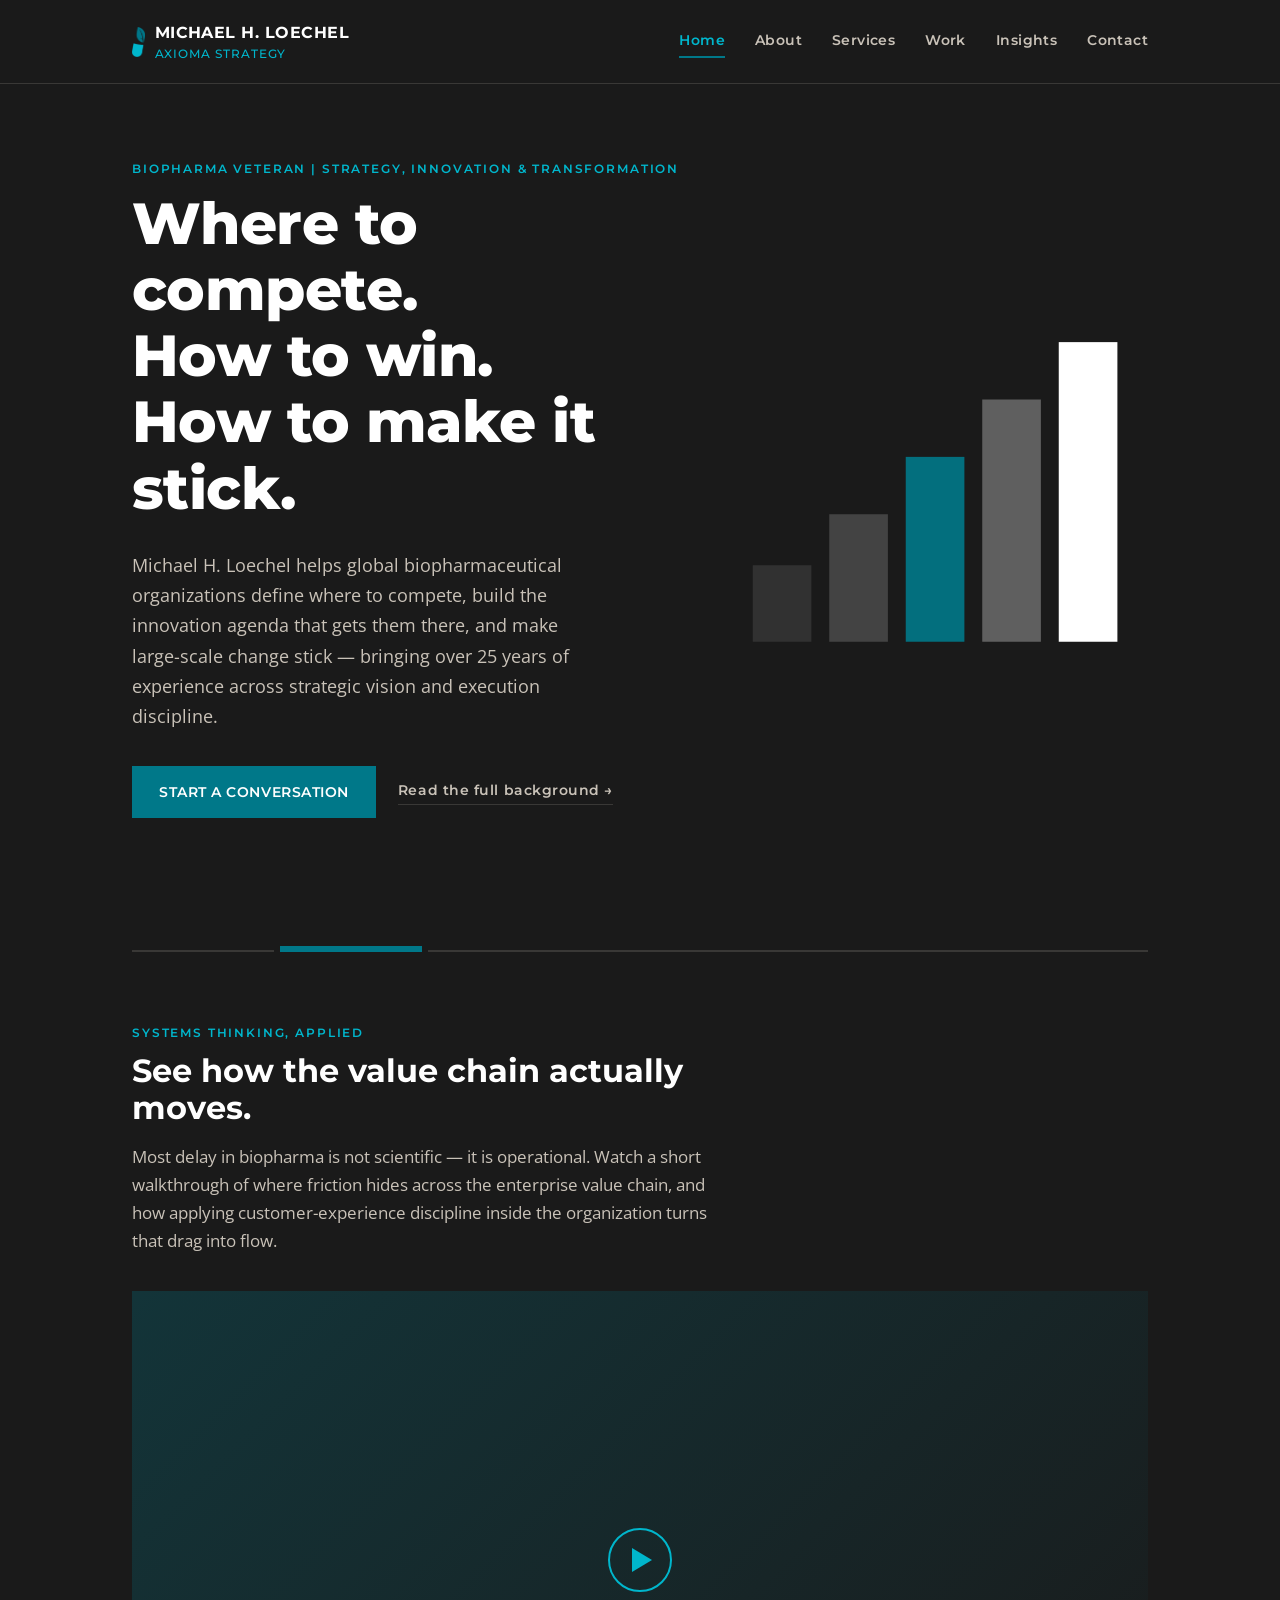
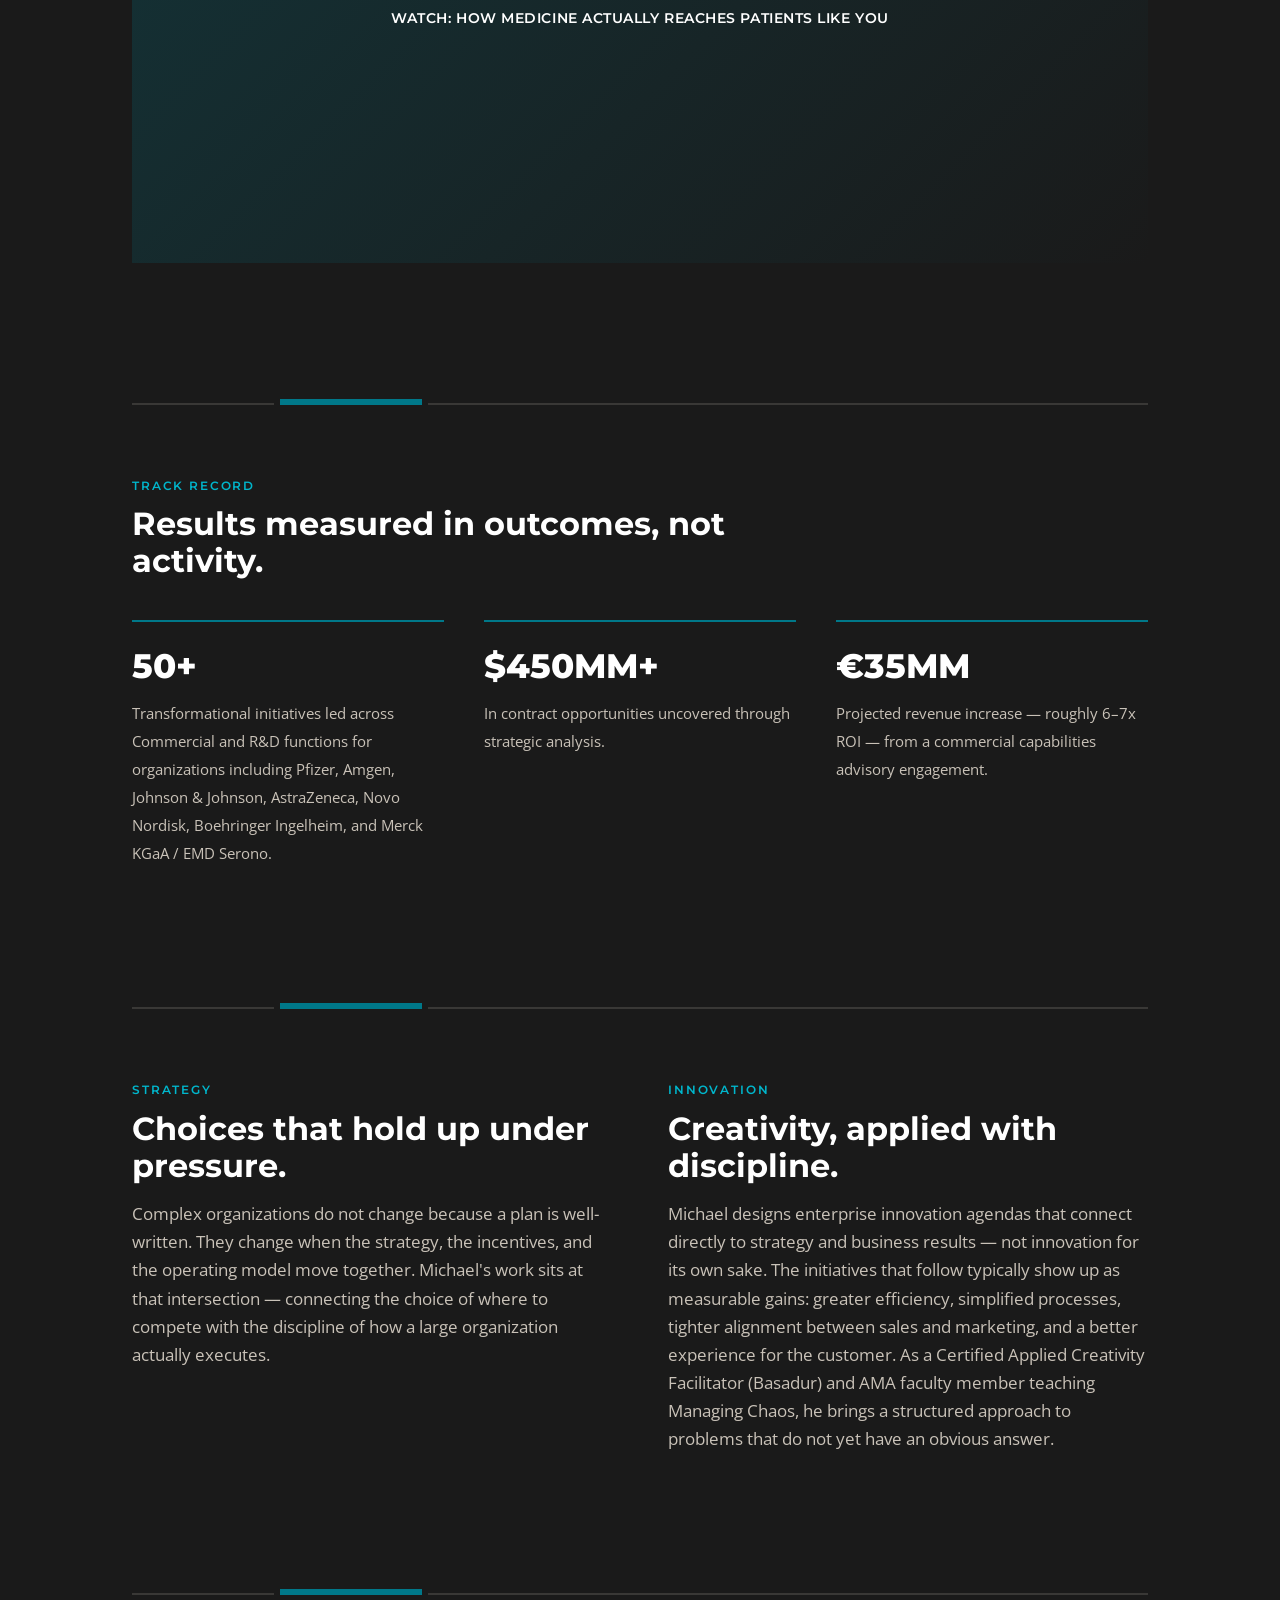
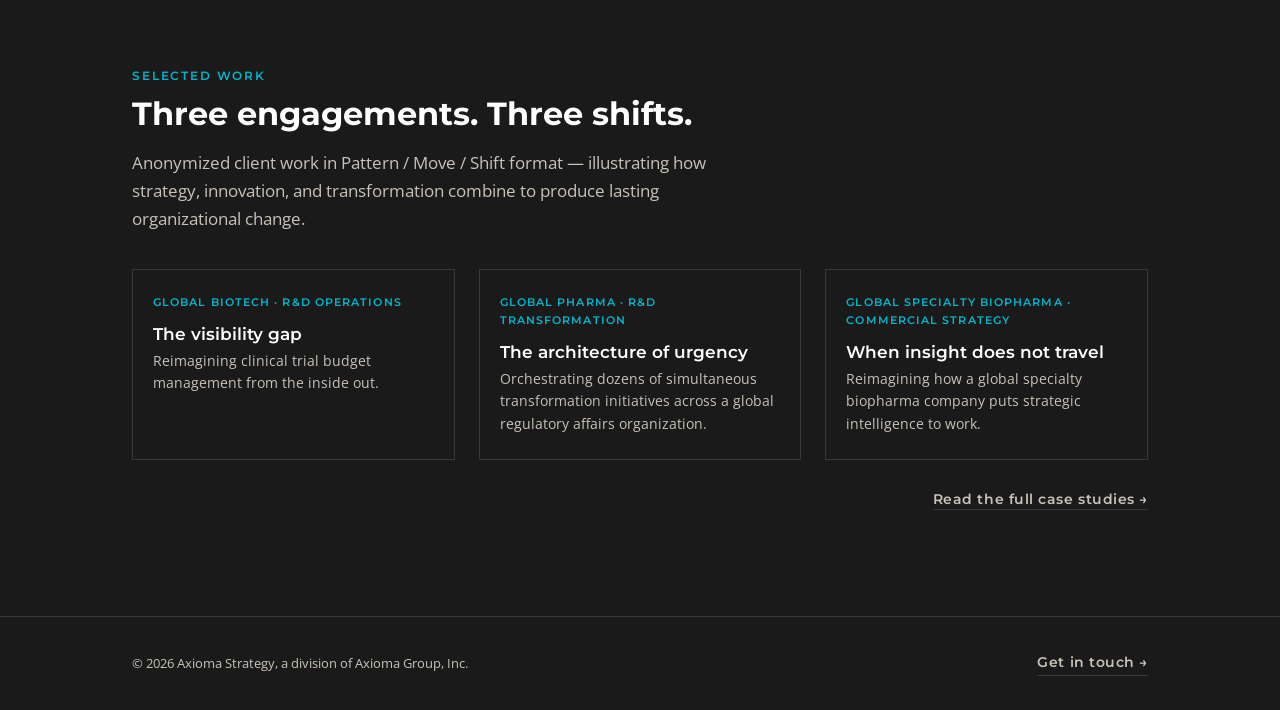
==== commit e3e120a9: "Add files via upload" ====
--- a/index.html
+++ b/index.html
@@ -36,6 +36,7 @@
       <a href="about.html">About</a>
       <a href="services.html">Services</a>
       <a href="work.html">Work</a>
+      <a href="insights.html">Insights</a>
       <a href="contact.html">Contact</a>
     </nav>
   </div>
@@ -158,11 +159,11 @@
         <a href="work.html#cs2" class="cs-preview-card">
           <span class="cs-preview-tag">Global Pharma · R&amp;D Transformation</span>
           <h3>The architecture of urgency</h3>
-          <p>Orchestrating 30+ simultaneous transformation initiatives across a global regulatory affairs organization.</p>
+          <p>Orchestrating dozens of simultaneous transformation initiatives across a global regulatory affairs organization.</p>
         </a>
         <a href="work.html#cs3" class="cs-preview-card">
           <span class="cs-preview-tag">Global Specialty Biopharma · Commercial Strategy</span>
-          <h3>When insight doesn't travel</h3>
+          <h3>When insight does not travel</h3>
           <p>Reimagining how a global specialty biopharma company puts strategic intelligence to work.</p>
         </a>
       </div>
--- a/style.css
+++ b/style.css
@@ -204,3 +204,19 @@
   .cs-block{padding:40px 0;}
   .cs-preview-row{grid-template-columns:1fr;gap:16px;}
 }
+
+/* ---------- Insights ---------- */
+.insight-list{display:grid;gap:24px;margin-top:32px;}
+.insight-card{display:block;padding:28px 26px;border:1px solid var(--line);text-decoration:none;transition:border-color .18s ease;}
+.insight-card:hover{border-color:var(--copper);text-decoration:none;}
+.insight-meta{font-family:'Montserrat',Arial,sans-serif;font-weight:600;font-size:.7rem;letter-spacing:.1em;text-transform:uppercase;color:var(--copper-bright);display:block;margin-bottom:12px;}
+.insight-card h3{color:var(--text);font-size:1.3rem;margin-bottom:.45em;}
+.insight-card p{color:var(--text-dim);font-size:.98rem;margin:0;}
+.article{max-width:68ch;}
+.article h1{font-size:clamp(1.9rem,3.4vw,2.6rem);margin-bottom:.4em;}
+.article h2{font-size:1.3rem;margin:2em 0 .6em 0;}
+.article p{color:var(--text-dim);font-size:1.02rem;}
+.article p strong{color:var(--text);}
+.article-meta{font-size:.88rem;color:var(--text-dim);margin-bottom:2em;}
+.article-byline{margin-top:3em;padding-top:1.4em;border-top:1px solid var(--line);}
+.article-byline p{font-size:.92rem;}
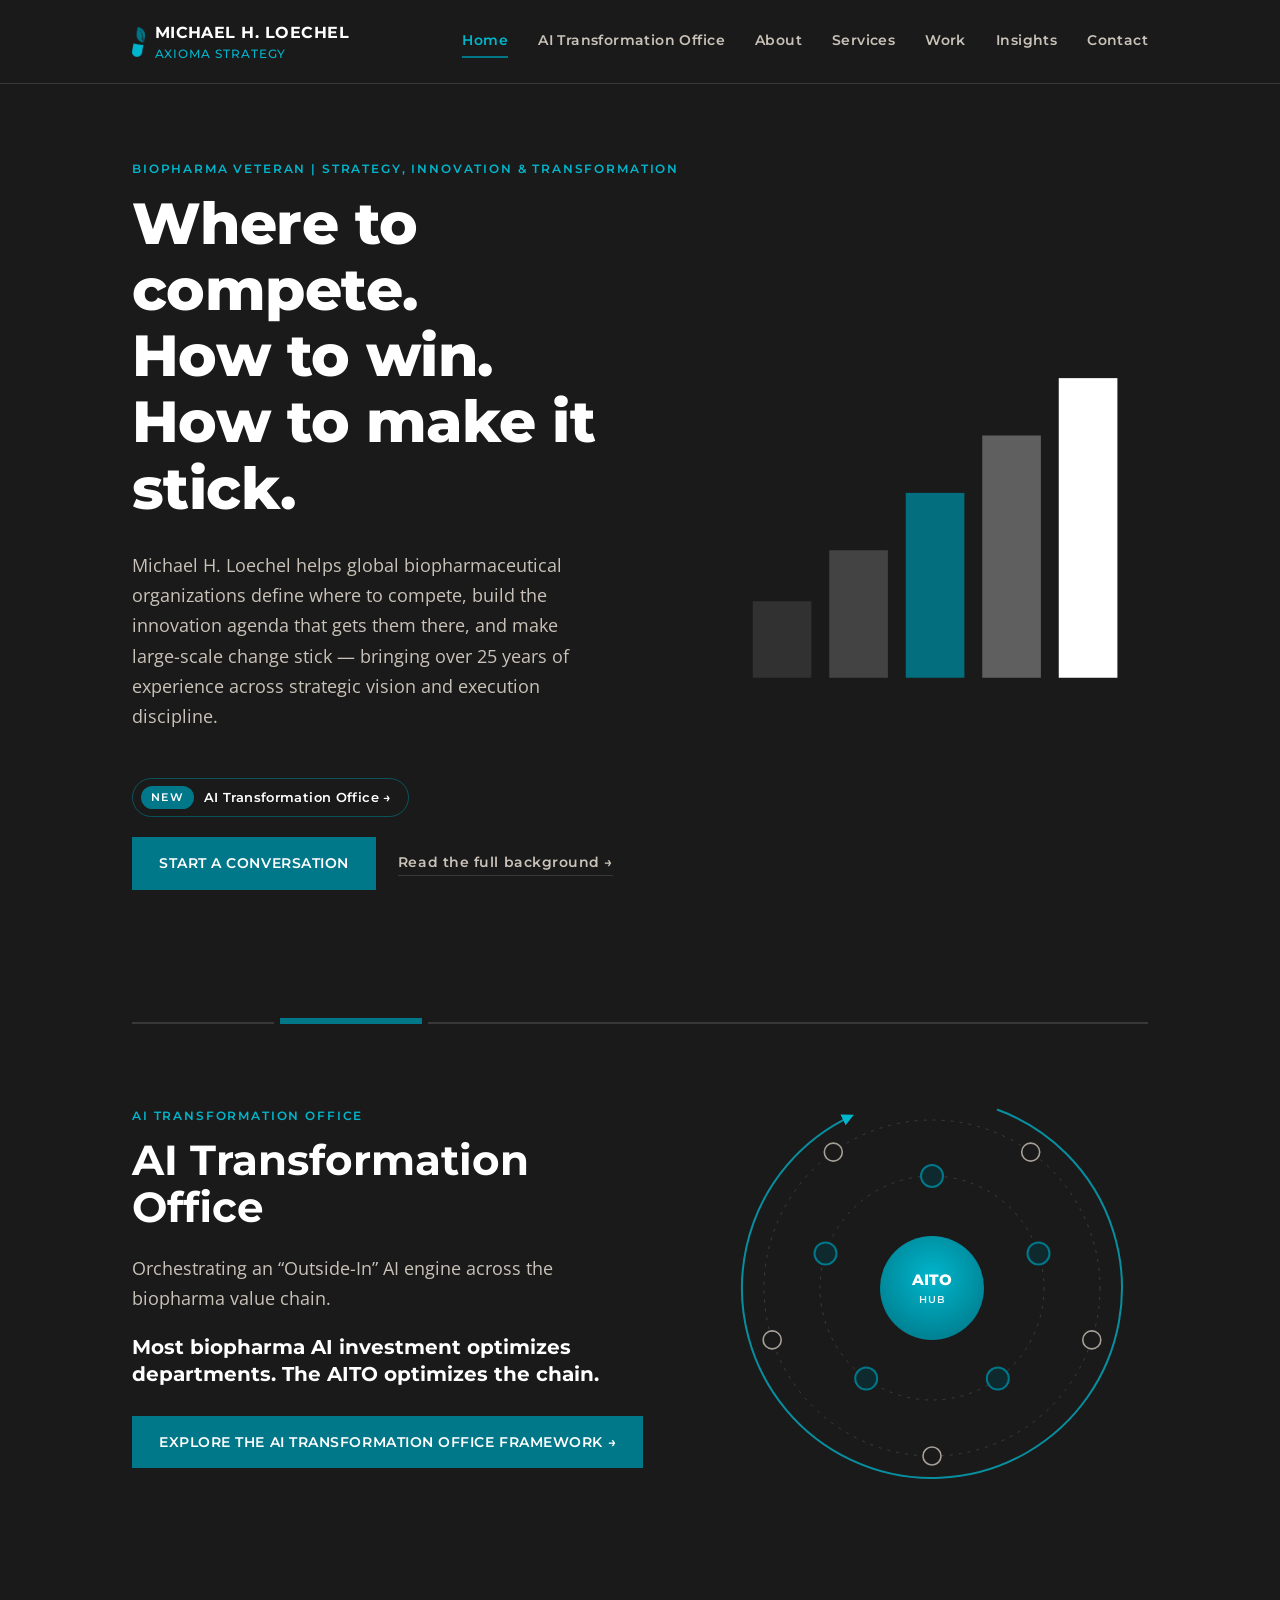
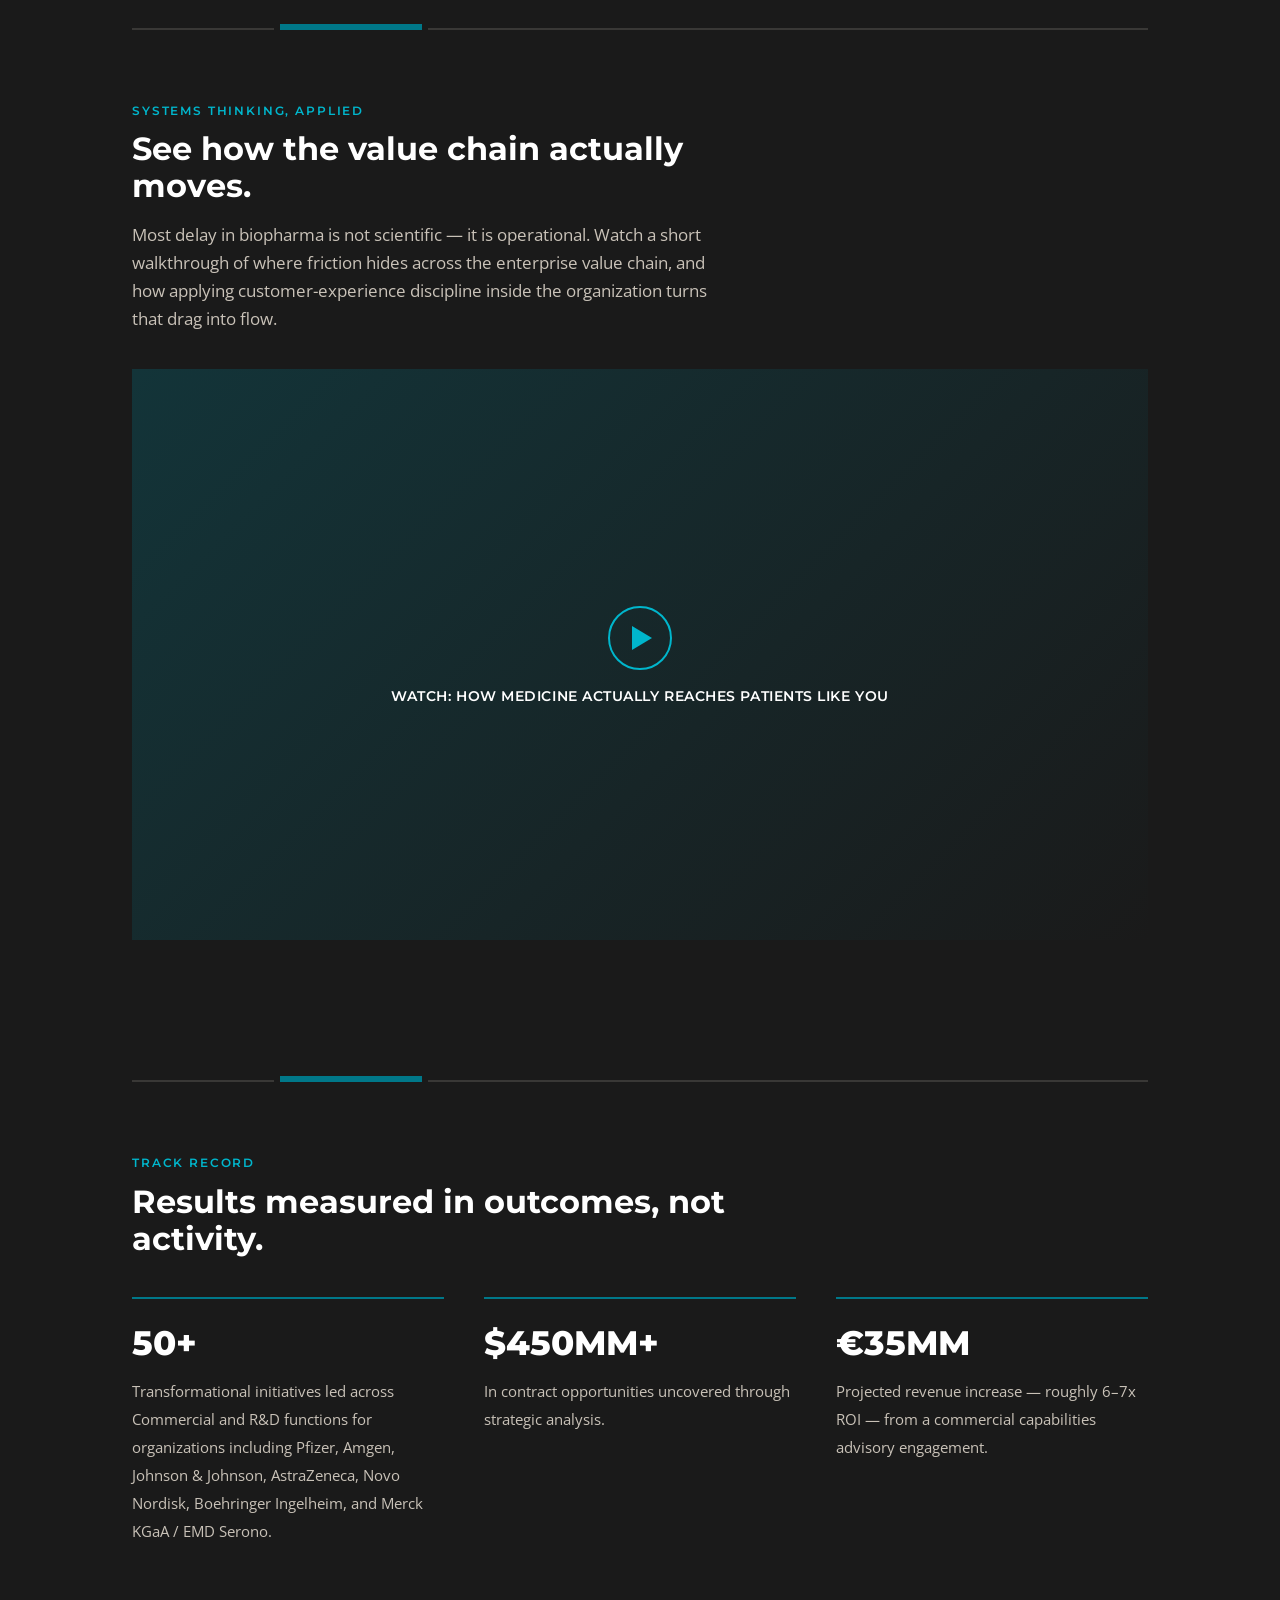
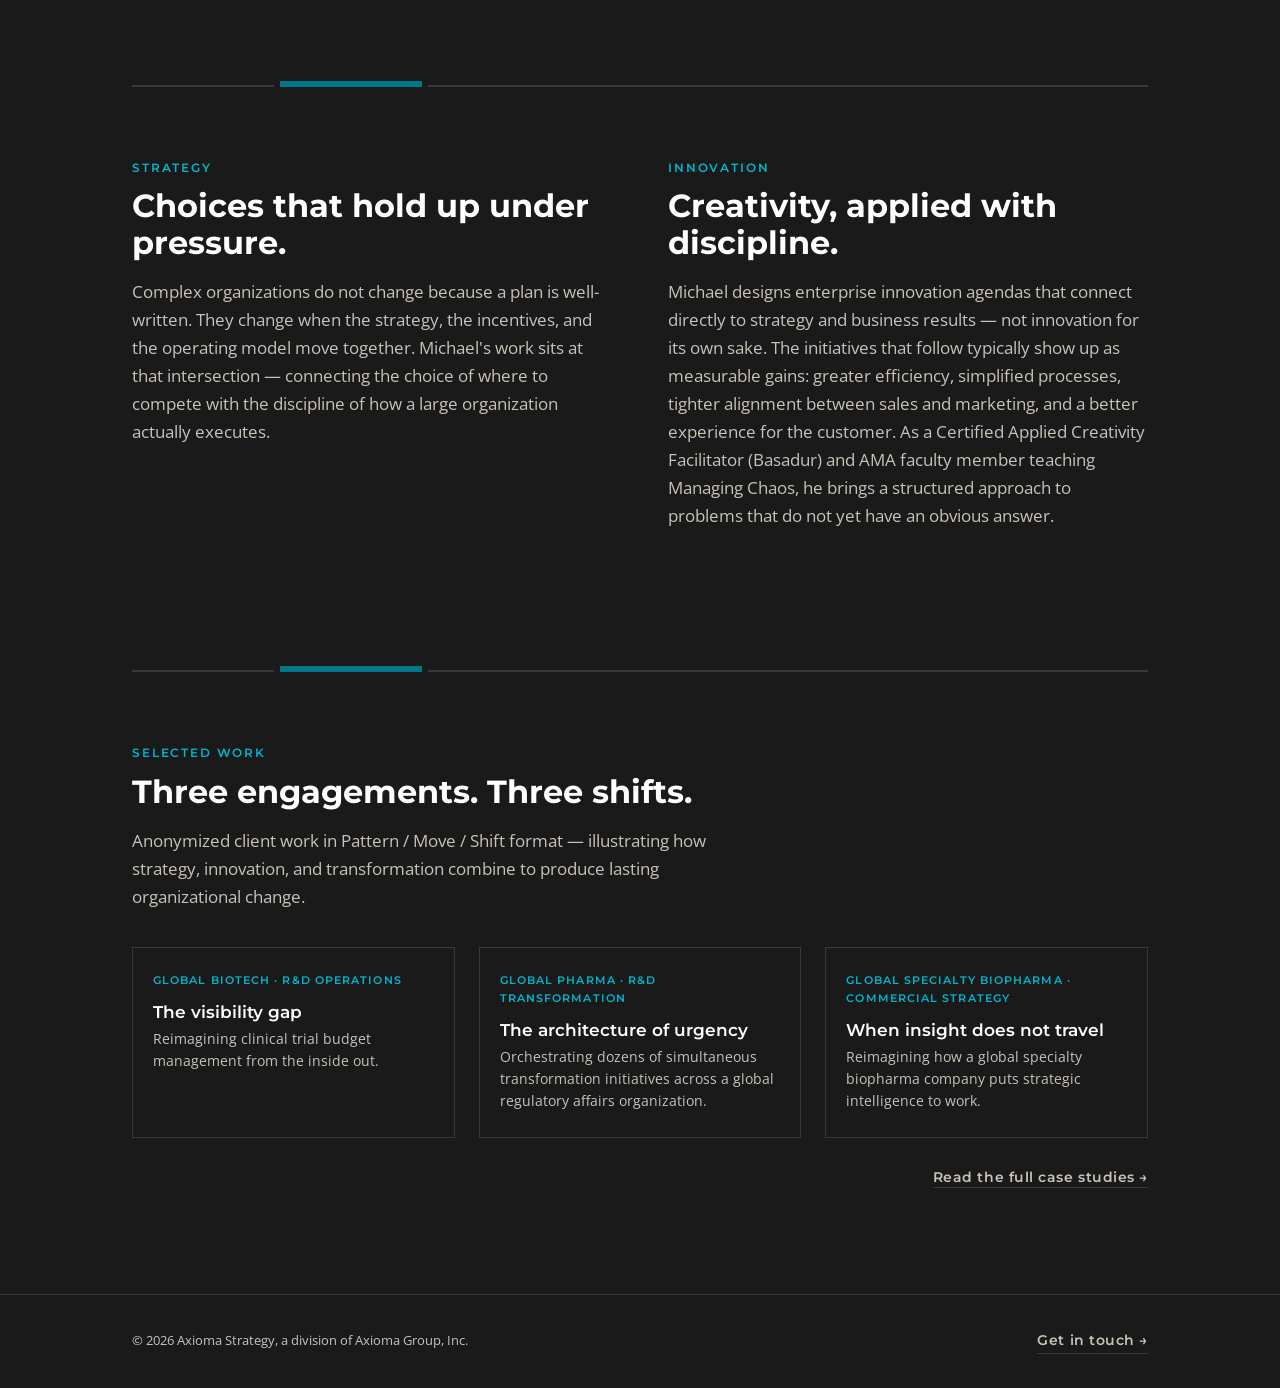
==== commit b51e71d4: "Add files via upload" ====
--- a/index.html
+++ b/index.html
@@ -33,6 +33,7 @@
     </a>
     <nav class="main">
       <a href="index.html" class="active">Home</a>
+      <a href="ai-transformation-office.html">AI Transformation Office</a>
       <a href="about.html">About</a>
       <a href="services.html">Services</a>
       <a href="work.html">Work</a>
@@ -49,6 +50,7 @@
         <span class="eyebrow">Biopharma Veteran | Strategy, Innovation &amp; Transformation</span>
         <h1>Where to compete.<br>How to win.<br>How to make it stick.</h1>
         <p class="hero-lede">Michael H. Loechel helps global biopharmaceutical organizations define where to compete, build the innovation agenda that gets them there, and make large-scale change stick — bringing over 25&nbsp;years of experience across strategic vision and execution discipline.</p>
+        <a href="ai-transformation-office.html" class="aito-pill"><span>New</span> AI Transformation Office &#8594;</a>
         <div class="cta-row">
           <a href="contact.html" class="btn">Start a Conversation</a>
           <a href="about.html" class="btn-ghost">Read the full background →</a>
@@ -67,6 +69,41 @@
   <div class="wrap">
     <div class="cascade-divider"><span></span><span></span><span></span><span></span></div>
   </div>
+
+  <div class="wrap">
+    <section style="padding-top:0;">
+      <div class="aito-feature">
+        <div>
+          <span class="eyebrow">AI Transformation Office</span>
+          <h2 style="font-size:clamp(1.9rem,3.4vw,2.6rem);">AI Transformation Office</h2>
+          <p class="aito-sub">Orchestrating an &ldquo;Outside-In&rdquo; AI engine across the biopharma value chain.</p>
+          <p class="aito-punch">Most biopharma AI investment optimizes departments. The AITO optimizes the chain.</p>
+          <a href="ai-transformation-office.html" class="btn">Explore the AI Transformation Office Framework &#8594;</a>
+        </div>
+<svg viewBox="0 0 400 400" xmlns="http://www.w3.org/2000/svg" role="img" aria-label="AI Transformation Office: an orchestration hub at the center, surrounded by a ring of internal functions and a ring of connected outcomes." class="aito-svg">
+<defs><radialGradient id="aito-hub-s" cx="50%" cy="40%" r="70%"><stop offset="0%" stop-color="#00B6CC"/><stop offset="100%" stop-color="#007889"/></radialGradient><marker id="aito-arrow-s" viewBox="0 0 10 10" refX="8" refY="5" markerWidth="6" markerHeight="6" orient="auto-start-reverse"><path d="M0,0 L10,5 L0,10 z" fill="#00B6CC"/></marker></defs>
+<circle cx="200" cy="200" r="112" fill="none" stroke="#FFFFFF" stroke-opacity="0.14" stroke-dasharray="3 6"/>
+<circle cx="200" cy="200" r="168" fill="none" stroke="#FFFFFF" stroke-opacity="0.14" stroke-dasharray="3 6"/>
+<path d="M265.0,21.5 A190,190 0 1 1 119.7,27.8" fill="none" stroke="#00B6CC" stroke-opacity="0.75" stroke-width="2" marker-end="url(#aito-arrow-s)"/>
+<circle cx="200.0" cy="88.0" r="11" fill="#0E2A2F" stroke="#007889" stroke-width="2"/>
+<circle cx="298.7" cy="64.1" r="9" fill="#1A1A1A" stroke="#C9C2B8" stroke-opacity="0.8" stroke-width="1.6"/>
+<circle cx="306.5" cy="165.4" r="11" fill="#0E2A2F" stroke="#007889" stroke-width="2"/>
+<circle cx="359.8" cy="251.9" r="9" fill="#1A1A1A" stroke="#C9C2B8" stroke-opacity="0.8" stroke-width="1.6"/>
+<circle cx="265.8" cy="290.6" r="11" fill="#0E2A2F" stroke="#007889" stroke-width="2"/>
+<circle cx="200.0" cy="368.0" r="9" fill="#1A1A1A" stroke="#C9C2B8" stroke-opacity="0.8" stroke-width="1.6"/>
+<circle cx="134.2" cy="290.6" r="11" fill="#0E2A2F" stroke="#007889" stroke-width="2"/>
+<circle cx="40.2" cy="251.9" r="9" fill="#1A1A1A" stroke="#C9C2B8" stroke-opacity="0.8" stroke-width="1.6"/>
+<circle cx="93.5" cy="165.4" r="11" fill="#0E2A2F" stroke="#007889" stroke-width="2"/>
+<circle cx="101.3" cy="64.1" r="9" fill="#1A1A1A" stroke="#C9C2B8" stroke-opacity="0.8" stroke-width="1.6"/>
+<circle cx="200" cy="200" r="52" fill="url(#aito-hub-s)"/>
+<text x="200" y="197" text-anchor="middle" font-family="Montserrat,Arial,sans-serif" font-size="15" font-weight="800" fill="#FFFFFF">AITO</text>
+<text x="200" y="215" text-anchor="middle" font-family="Montserrat,Arial,sans-serif" font-size="9.5" font-weight="600" letter-spacing="1" fill="#EAF7F9">HUB</text>
+</svg>
+      </div>
+    </section>
+  </div>
+
+  <div class="wrap"><div class="cascade-divider"><span></span><span></span><span></span><span></span></div></div>
 
   <div class="wrap">
     <section>
--- a/style.css
+++ b/style.css
@@ -220,3 +220,29 @@
 .article-meta{font-size:.88rem;color:var(--text-dim);margin-bottom:2em;}
 .article-byline{margin-top:3em;padding-top:1.4em;border-top:1px solid var(--line);}
 .article-byline p{font-size:.92rem;}
+
+/* ---------- AI Transformation Office ---------- */
+.aito-feature{display:grid;grid-template-columns:1.1fr .9fr;gap:56px;align-items:center;}
+.aito-feature .aito-svg{width:100%;height:auto;max-width:400px;justify-self:center;}
+.aito-sub{font-size:1.15rem;color:var(--text-dim);max-width:46ch;}
+.aito-punch{font-family:'Montserrat',Arial,sans-serif;font-weight:700;font-size:1.25rem;line-height:1.35;color:var(--text);max-width:34ch;margin:0 0 28px 0;}
+.aito-diagram{max-width:760px;margin:0 auto;}
+.aito-diagram .aito-svg{width:100%;height:auto;display:block;}
+.aito-legend{display:flex;flex-wrap:wrap;gap:12px 30px;justify-content:center;margin-top:20px;font-size:.86rem;color:var(--text-dim);}
+.aito-legend span{display:inline-flex;align-items:center;gap:9px;}
+.aito-legend i{display:inline-block;width:12px;height:12px;border-radius:50%;}
+.aito-caption{max-width:62ch;margin:22px auto 0 auto;text-align:center;font-size:.98rem;}
+.pms-grid{display:grid;grid-template-columns:repeat(3,1fr);gap:36px;margin-top:8px;}
+.pms-item{border-top:2px solid var(--copper);padding-top:16px;}
+.pms-item h3{color:var(--copper-bright);font-size:.82rem;letter-spacing:.14em;text-transform:uppercase;margin-bottom:.7em;}
+.pms-item p{font-size:1rem;}
+@media (max-width:760px){
+  .aito-feature{grid-template-columns:1fr;gap:28px;}
+  .aito-feature .aito-svg{order:-1;max-width:300px;}
+  .pms-grid{grid-template-columns:1fr;gap:24px;}
+}
+
+.aito-pill{display:inline-flex;align-items:center;gap:10px;margin-top:26px;padding:7px 16px 7px 8px;border:1px solid rgba(0,120,137,0.6);border-radius:999px;font-family:'Montserrat',Arial,sans-serif;font-weight:600;font-size:.8rem;letter-spacing:.03em;color:var(--text);text-decoration:none;}
+.aito-pill span{background:var(--copper);color:var(--text);border-radius:999px;padding:3px 10px;font-size:.66rem;letter-spacing:.12em;text-transform:uppercase;}
+.aito-pill:hover{border-color:var(--copper-bright);color:var(--copper-bright);text-decoration:none;}
+.aito-pill + .cta-row{margin-top:20px;}
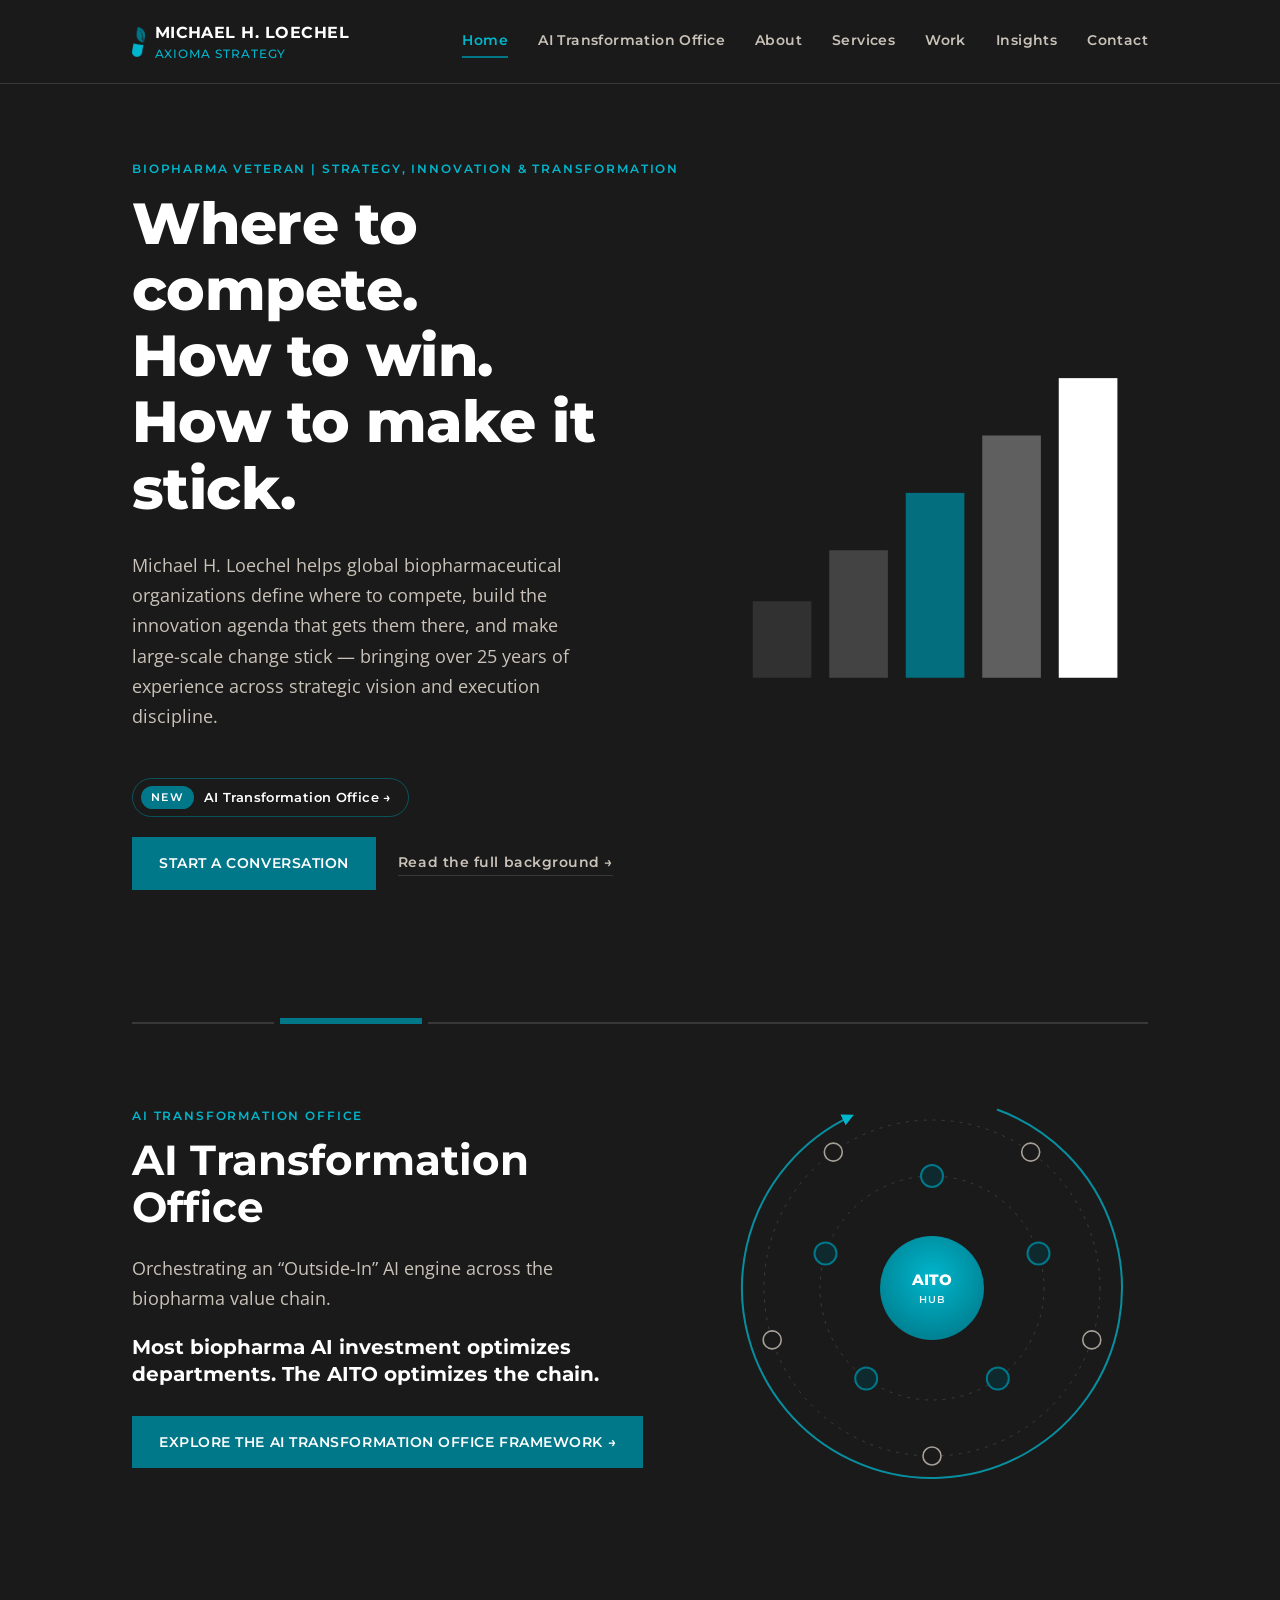
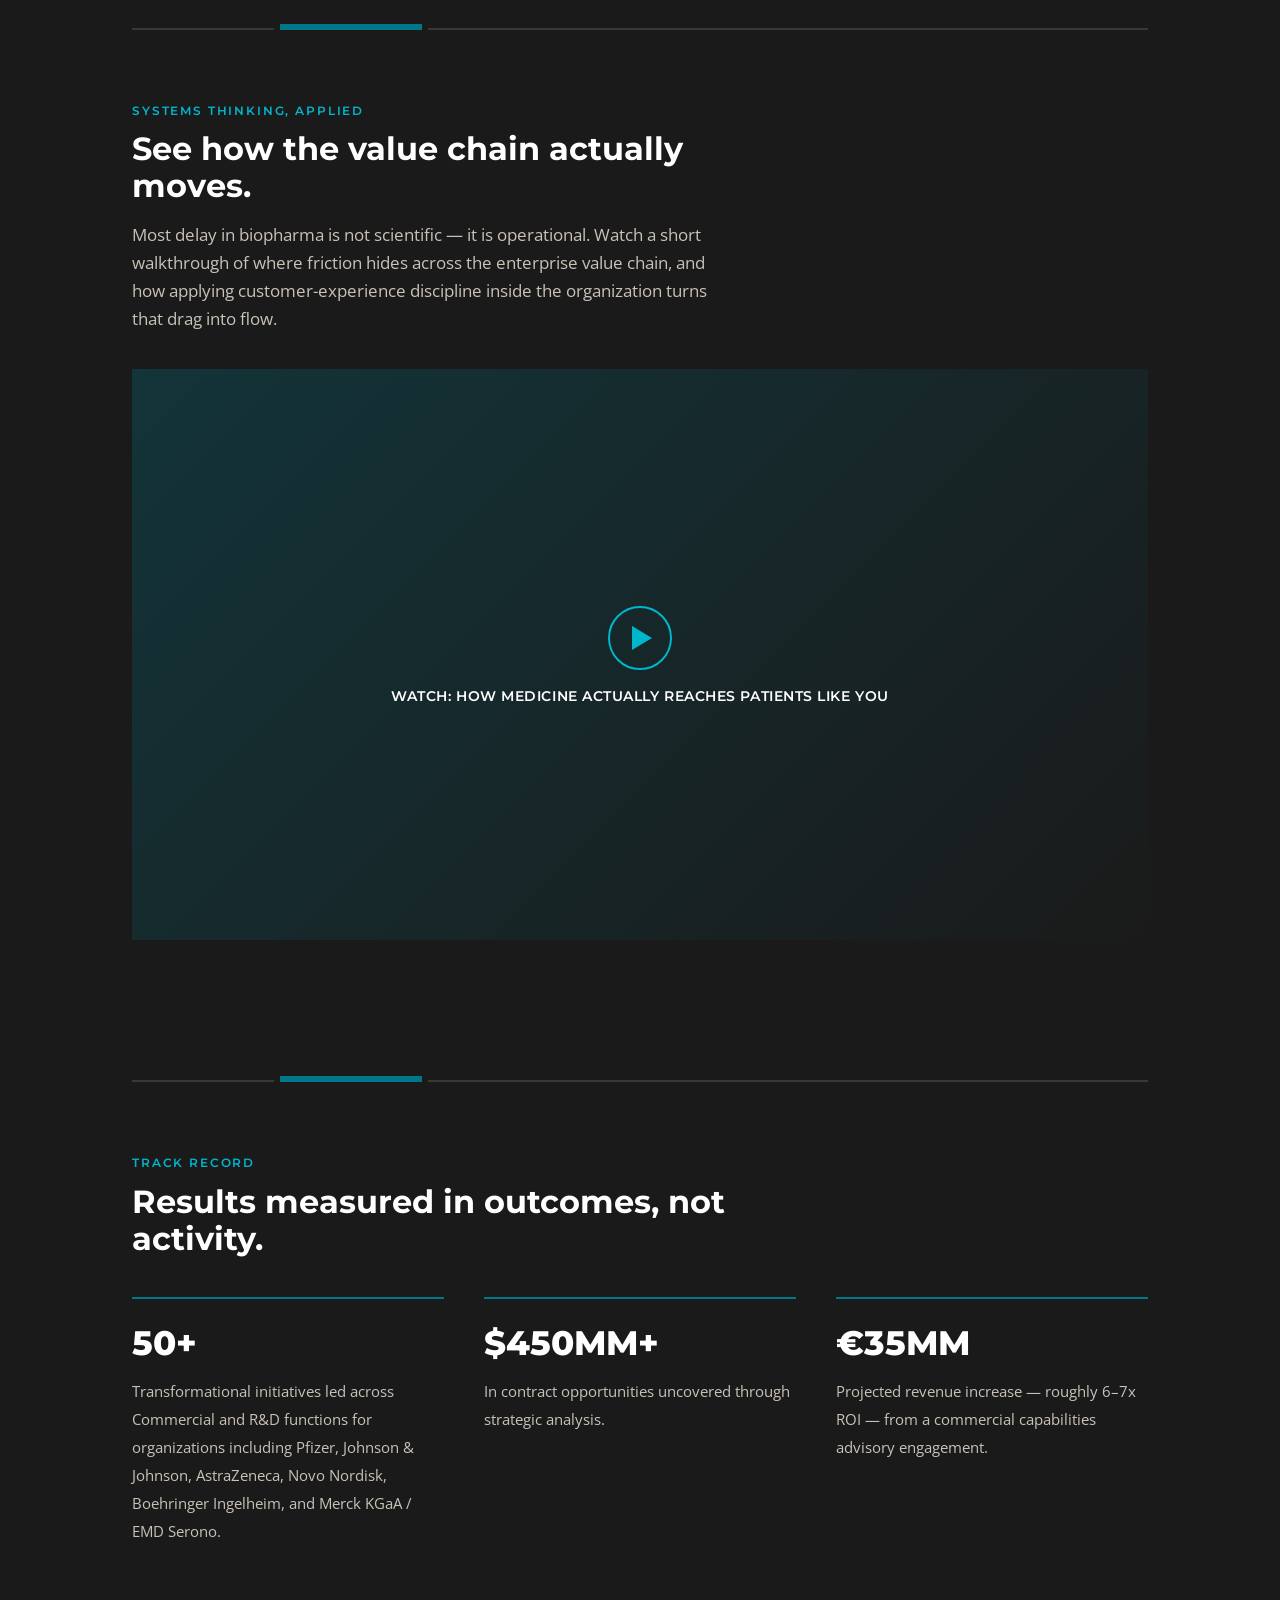
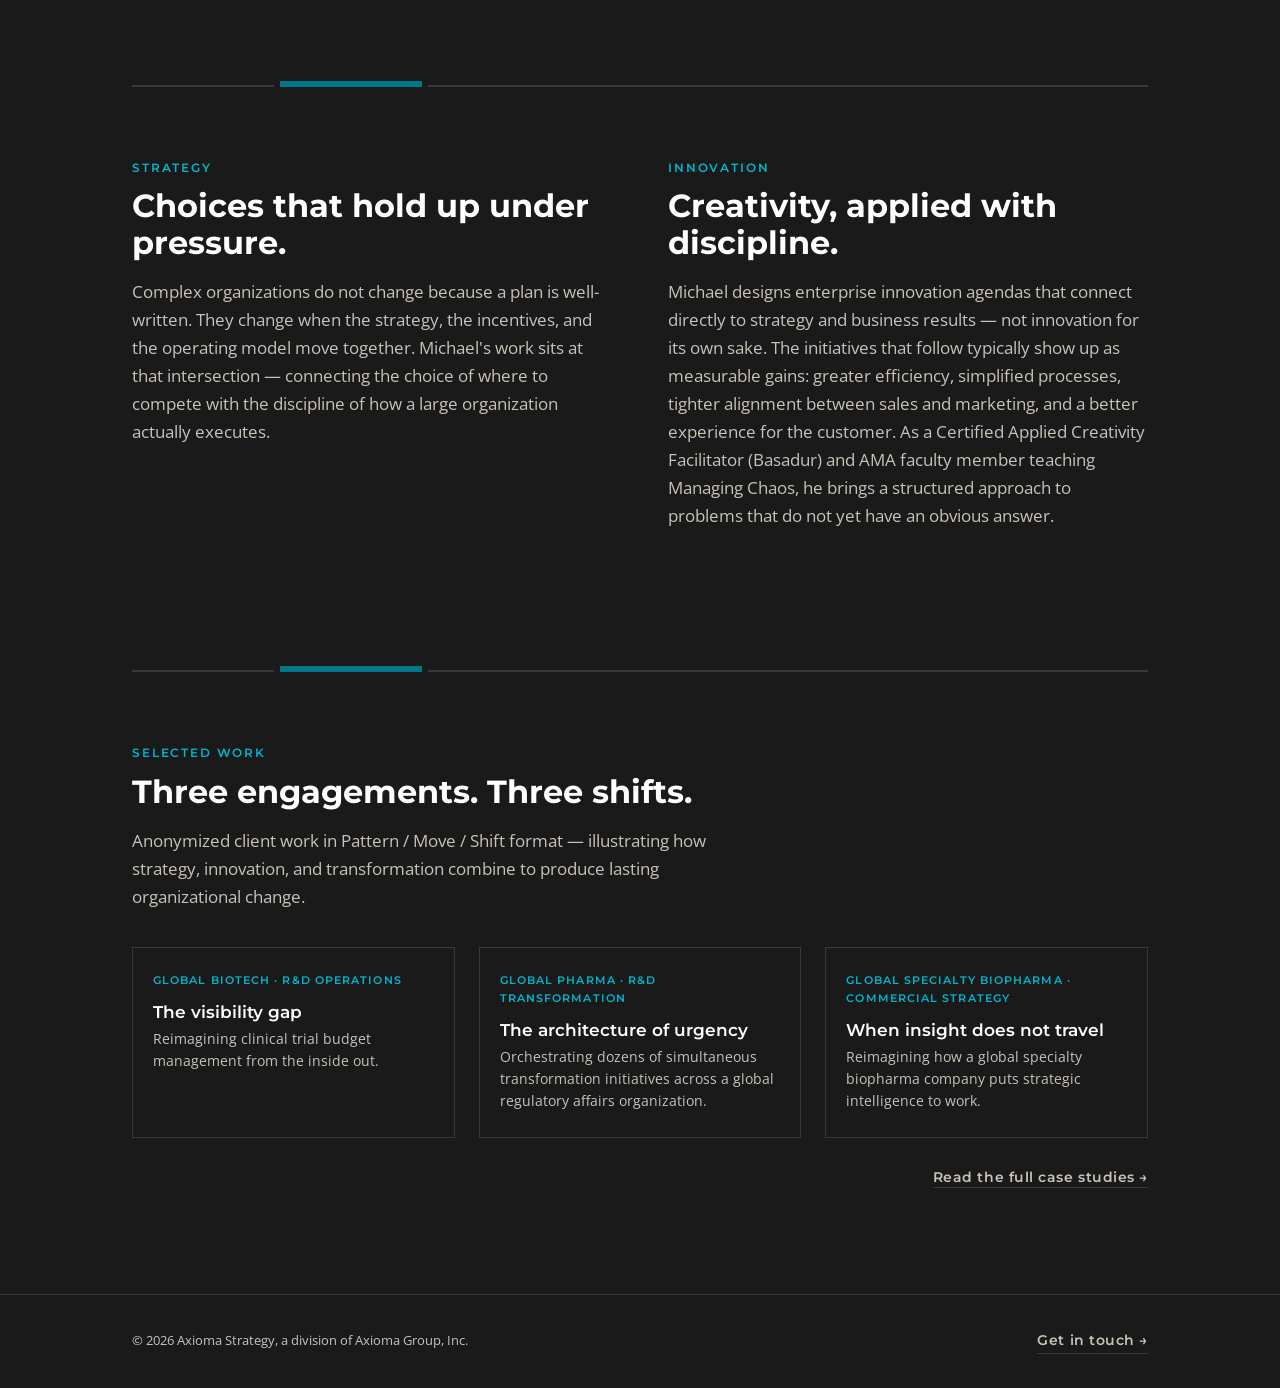
==== commit 90596a92: "Update index.html Removed Amgen" ====
--- a/index.html
+++ b/index.html
@@ -141,7 +141,7 @@
       <div class="stat-row">
         <div class="stat">
           <span class="num">50+</span>
-          <span class="label">Transformational initiatives led across Commercial and R&amp;D functions for organizations including Pfizer, Amgen, Johnson &amp; Johnson, AstraZeneca, Novo Nordisk, Boehringer Ingelheim, and Merck KGaA / EMD Serono.</span>
+          <span class="label">Transformational initiatives led across Commercial and R&amp;D functions for organizations including Pfizer, Johnson &amp; Johnson, AstraZeneca, Novo Nordisk, Boehringer Ingelheim, and Merck KGaA / EMD Serono.</span>
         </div>
         <div class="stat">
           <span class="num">$450MM+</span>
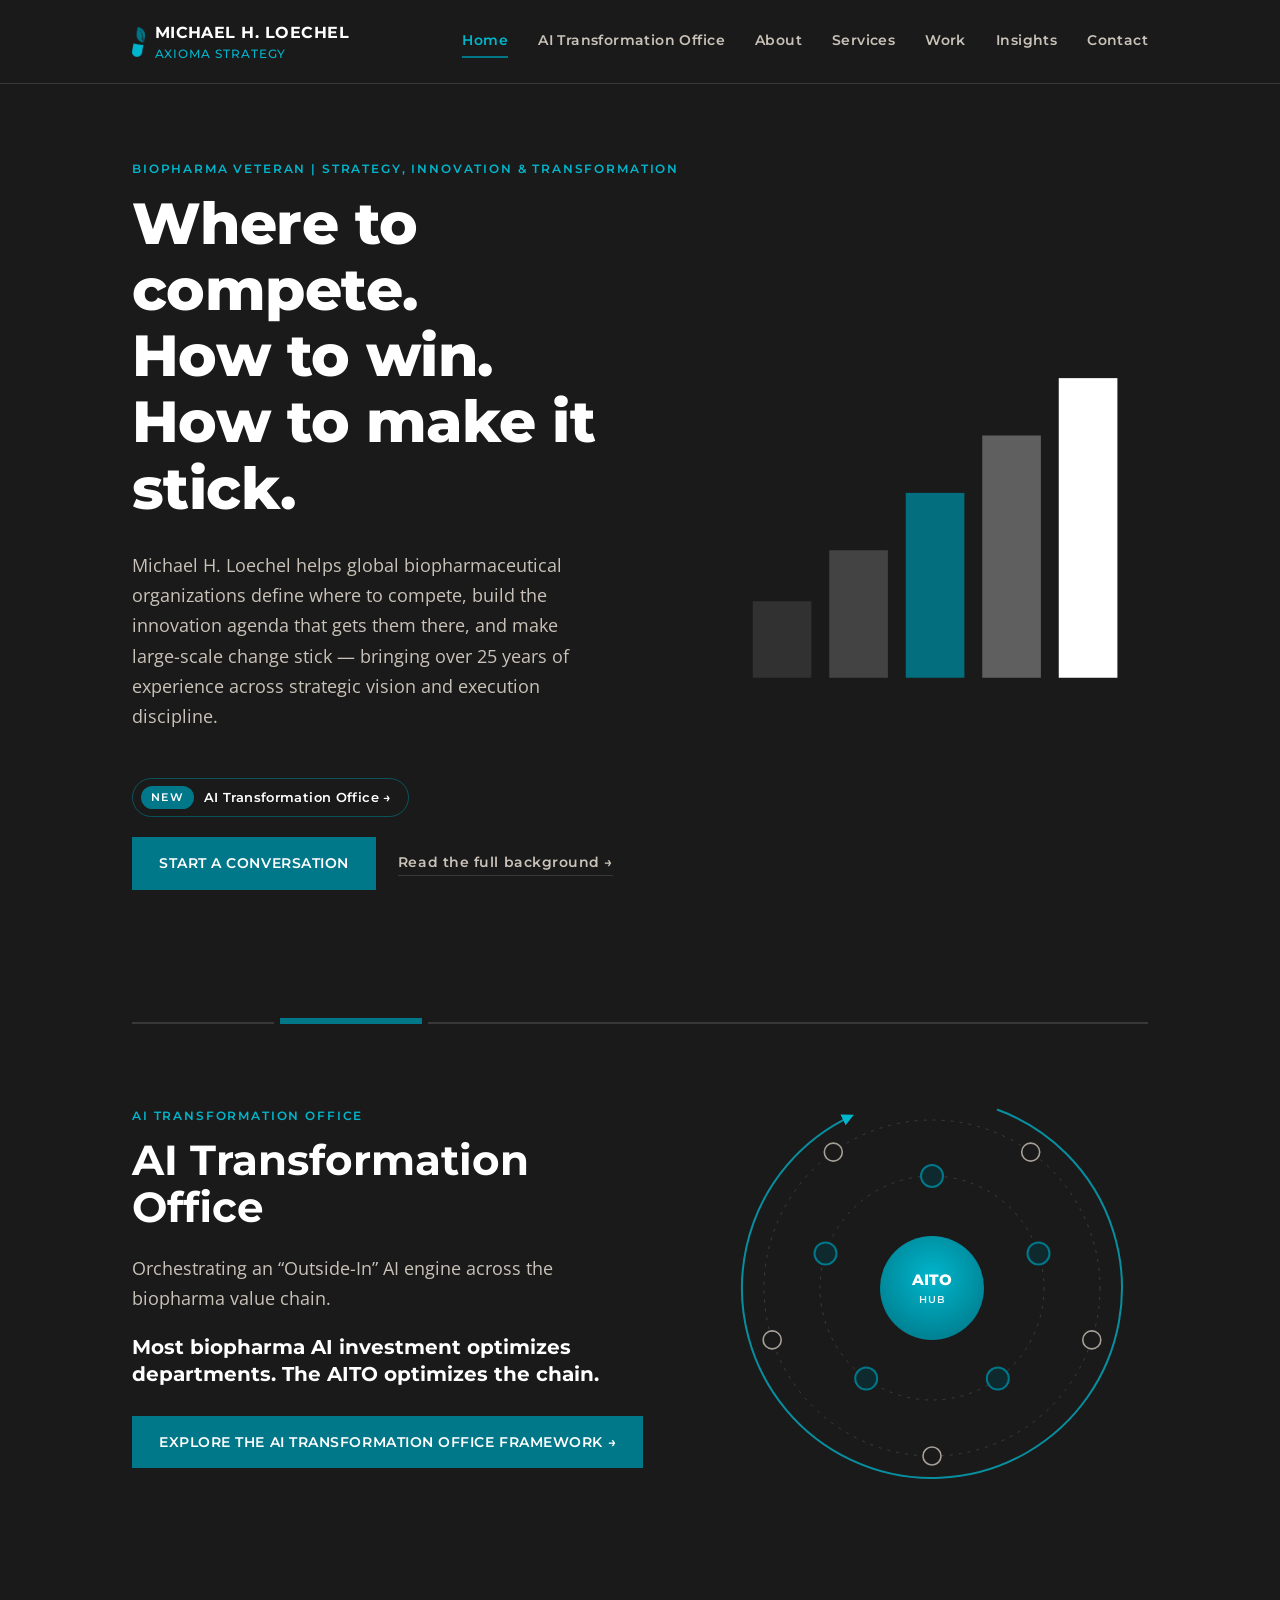
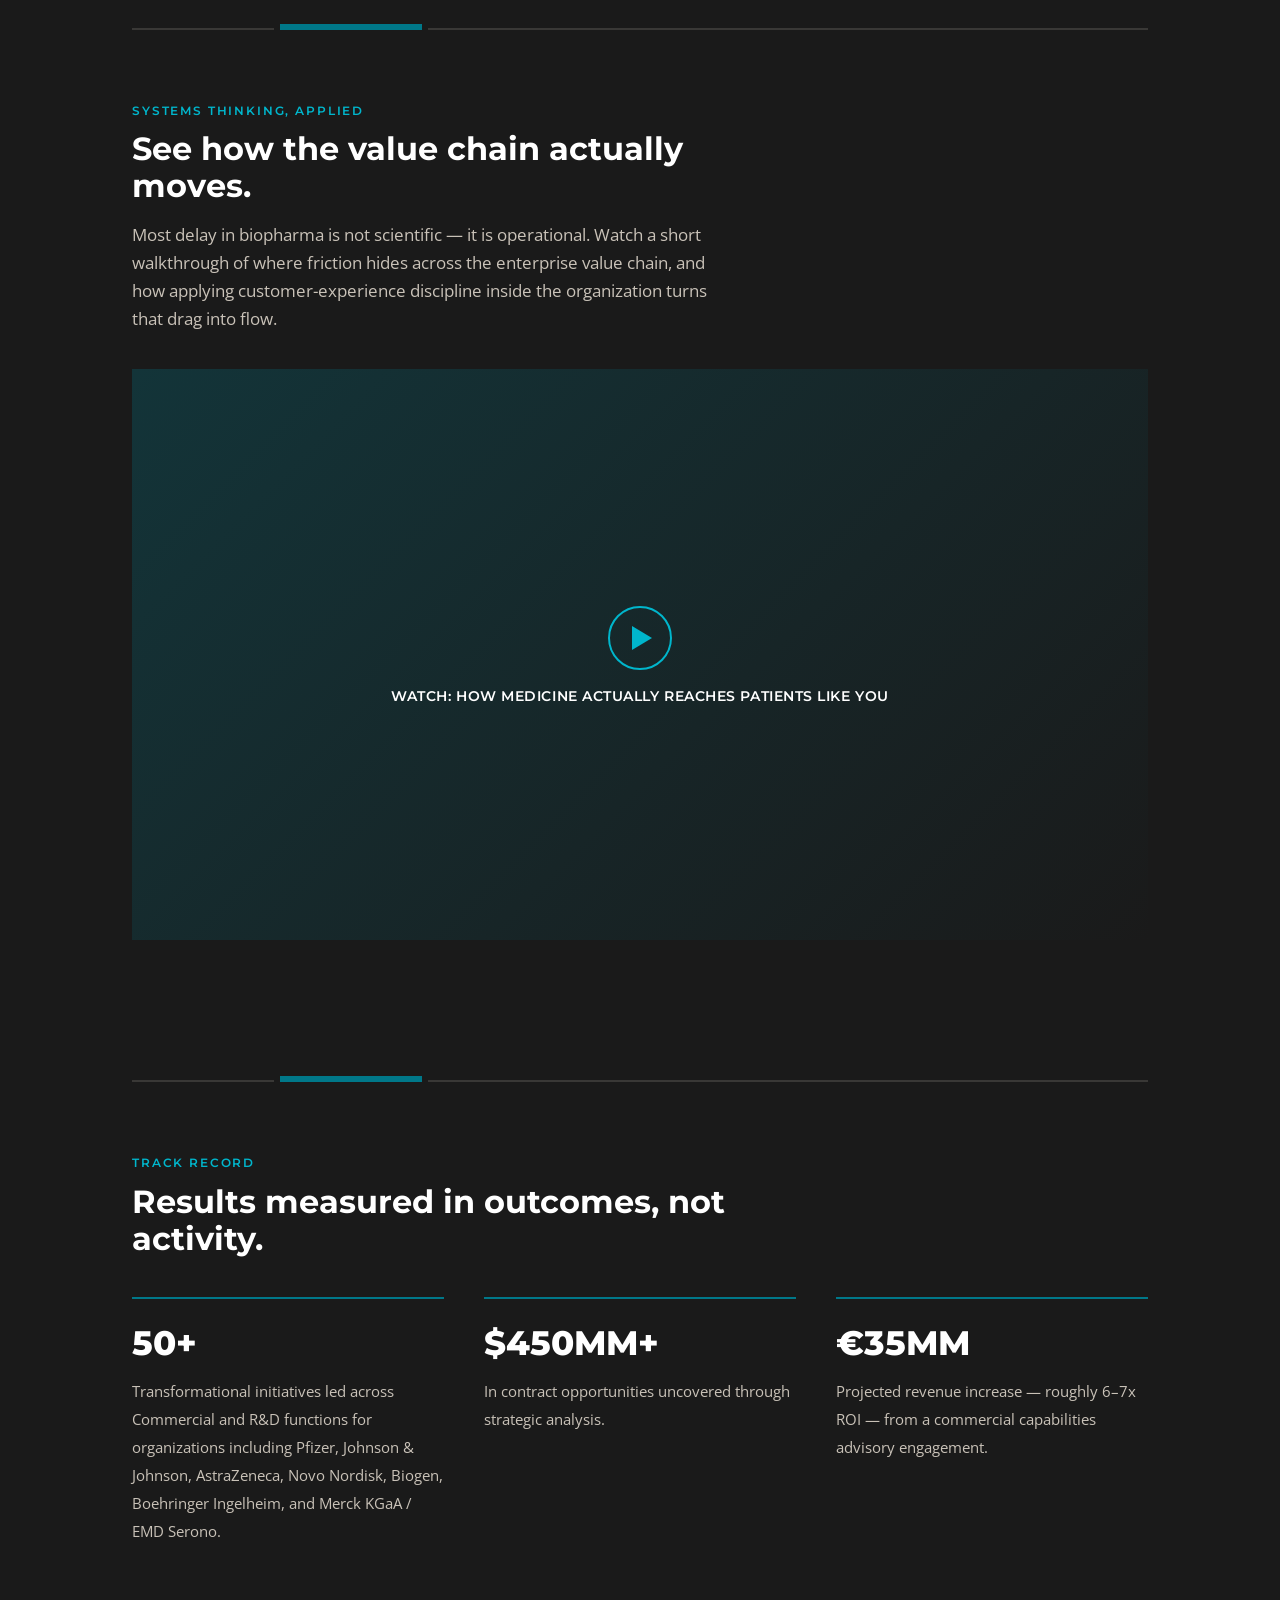
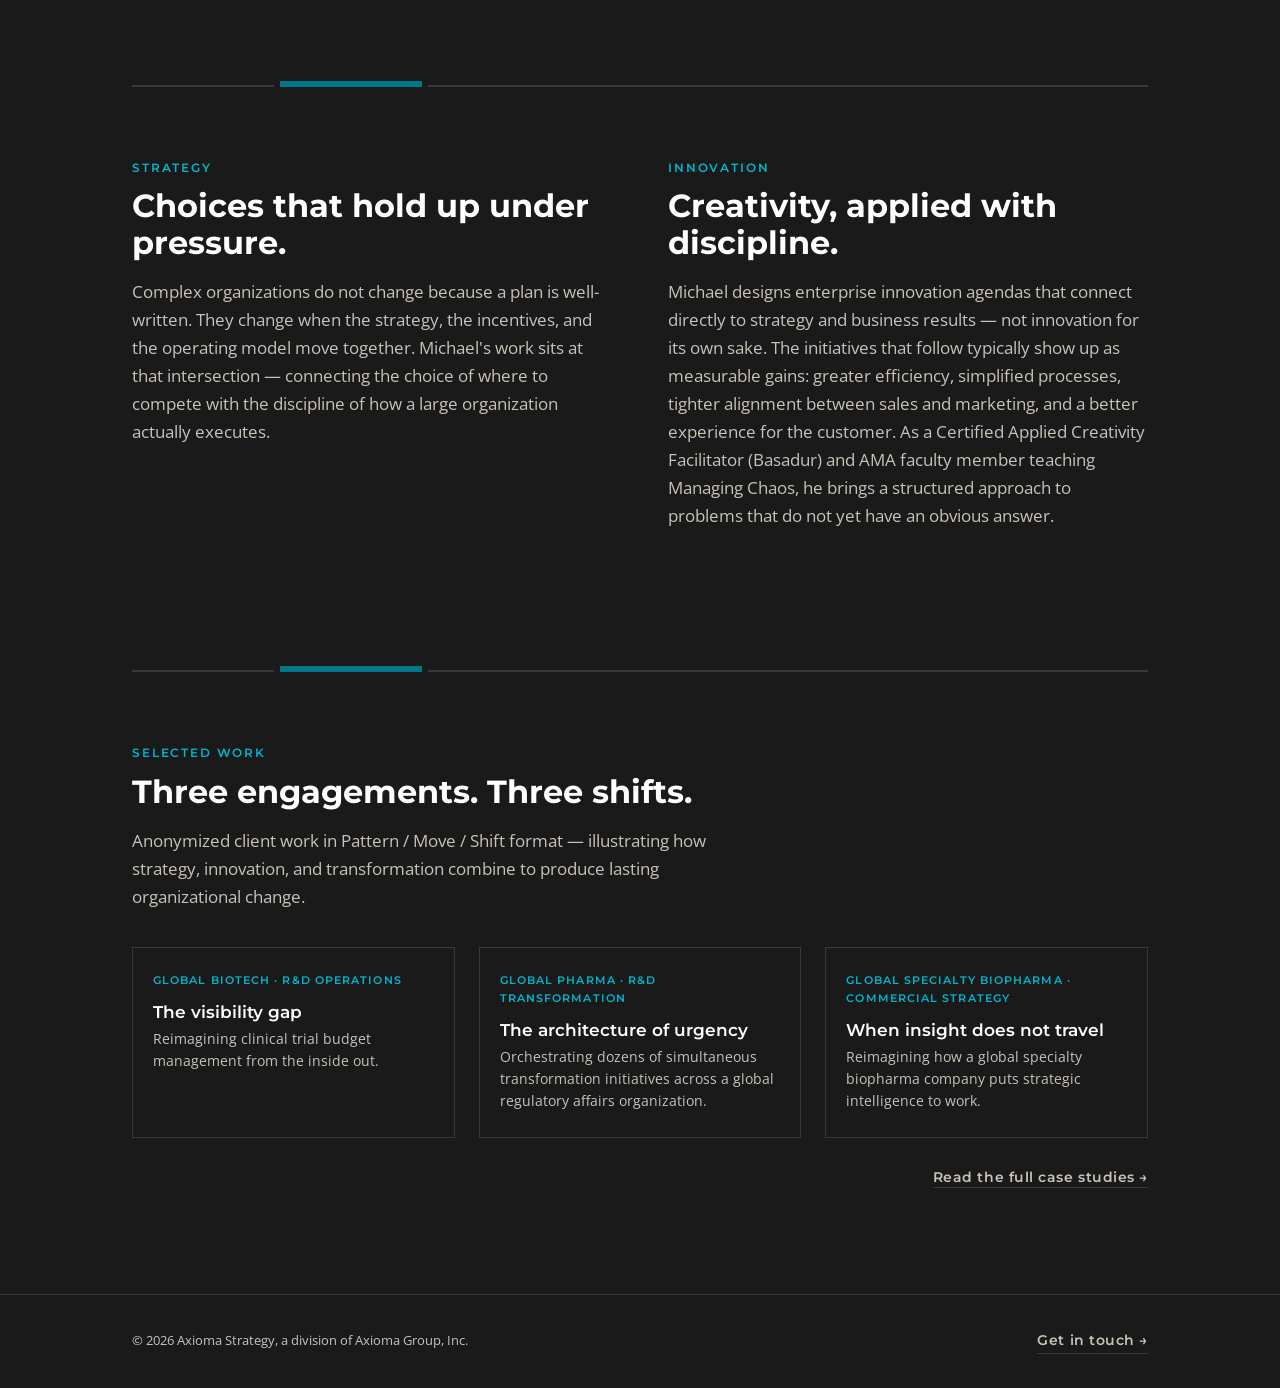
==== commit d13a0087: "Add Biogen to client list on Home and About" ====
--- a/index.html
+++ b/index.html
@@ -141,7 +141,7 @@
       <div class="stat-row">
         <div class="stat">
           <span class="num">50+</span>
-          <span class="label">Transformational initiatives led across Commercial and R&amp;D functions for organizations including Pfizer, Johnson &amp; Johnson, AstraZeneca, Novo Nordisk, Boehringer Ingelheim, and Merck KGaA / EMD Serono.</span>
+          <span class="label">Transformational initiatives led across Commercial and R&amp;D functions for organizations including Pfizer, Johnson &amp; Johnson, AstraZeneca, Novo Nordisk, Biogen, Boehringer Ingelheim, and Merck KGaA / EMD Serono.</span>
         </div>
         <div class="stat">
           <span class="num">$450MM+</span>
